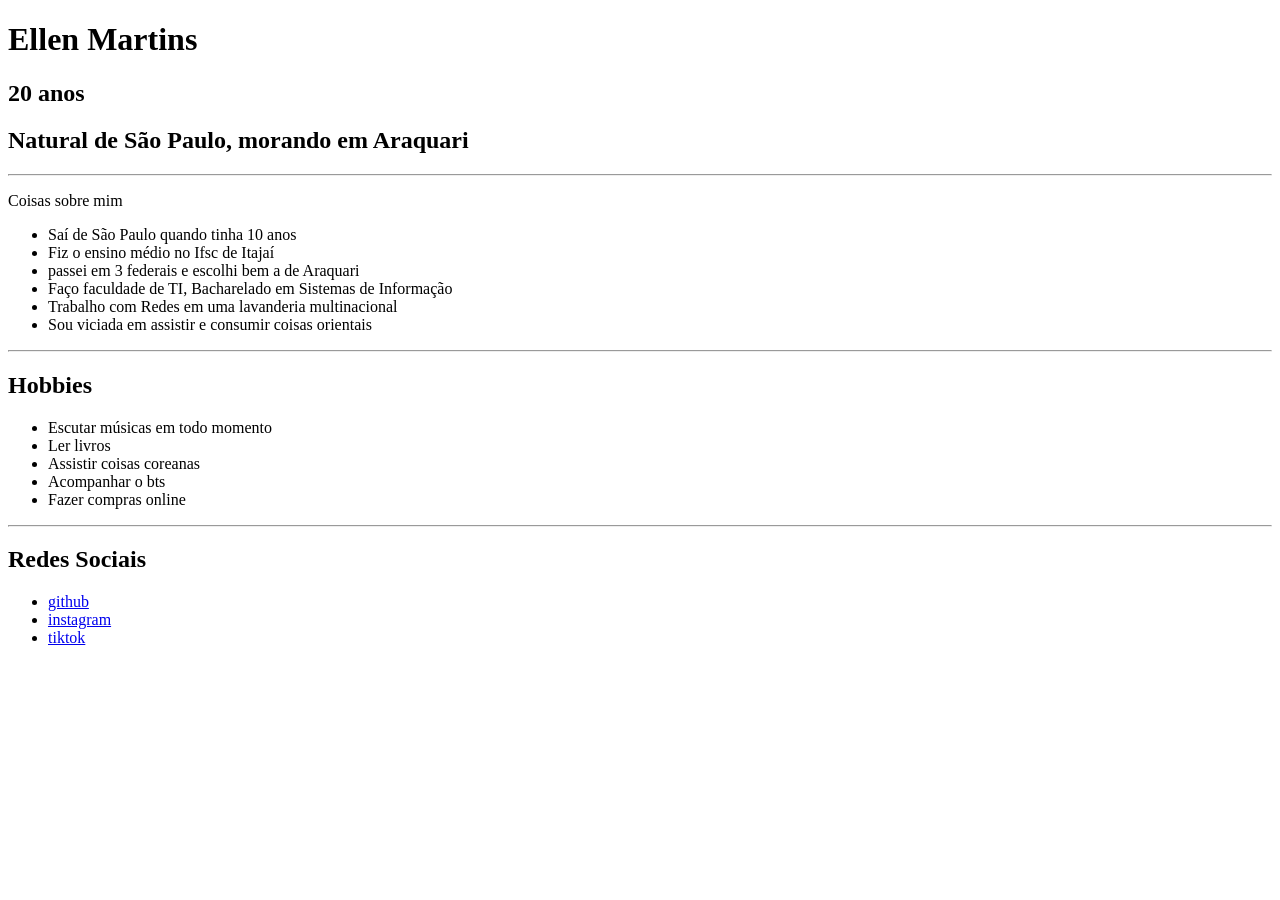
==== index.html @ 9ff1901b "Add files via upload" ====
<!DOCTYPE html>
<html lang="en">
<head>
    <meta charset="UTF-8">
    <meta name="viewport" content="width=device-width, initial-scale=1.0">
    <title>Meu primeiro site</title>
    <link rel="stylesheet" href="./css/reset.css"> 
    <link rel="stylesheet" href="./css/style.css">
</head>
<body>
    <div class="container"
    img src="./img/elly.jpeg" alt=""> 
    <h1>Ellen Martins</h1>
    <h2>20 anos</h2>
    <h2>Natural de São Paulo, morando em Araquari</h2>
    <hr> 
    <p><span>Coisas sobre mim</span></p>
    <ul> 
        <li>Saí de São Paulo quando tinha 10 anos</li>
        <li>Fiz o ensino médio no Ifsc de Itajaí</li>
        <li>passei em 3 federais e escolhi bem a de Araquari</li>
        <li>Faço faculdade de TI, Bacharelado em Sistemas de Informação</li>
        <li>Trabalho com Redes em uma lavanderia multinacional</li>
        <li>Sou viciada em assistir e consumir coisas orientais</li>
    </ul>
    <hr>
    <h2>Hobbies</h2>
    <ul>
        <li>Escutar músicas em todo momento</li>
        <li>Ler livros</li>
        <li>Assistir coisas coreanas</li>
        <li>Acompanhar o bts</li>
        <li>Fazer compras online</li>

    </ul>
    <hr> 
    <h2>Redes Sociais</h2>
    <ul class="Social"> 
        <li><a href="https://github.com/ellenmartins231-hash"
            target="_blank"
            rel="noopener noopener">github</a></li>

        <li><a href="https://www.instagram.com/elly.martins._?igsh=MzVtZDdsNTF0d3Ri&utm_source=qr"
            target="_blank"
            rel="noopener noopener">instagram</a></li>

            <li><a href="https://www.tiktok.com/@ellys.martins?_r=1&_t=ZS-99347zluDhc"
            target="_blank"
            rel="noopener noopener">tiktok</a></li>
        
    </ul>

</div>
</body>
</html>
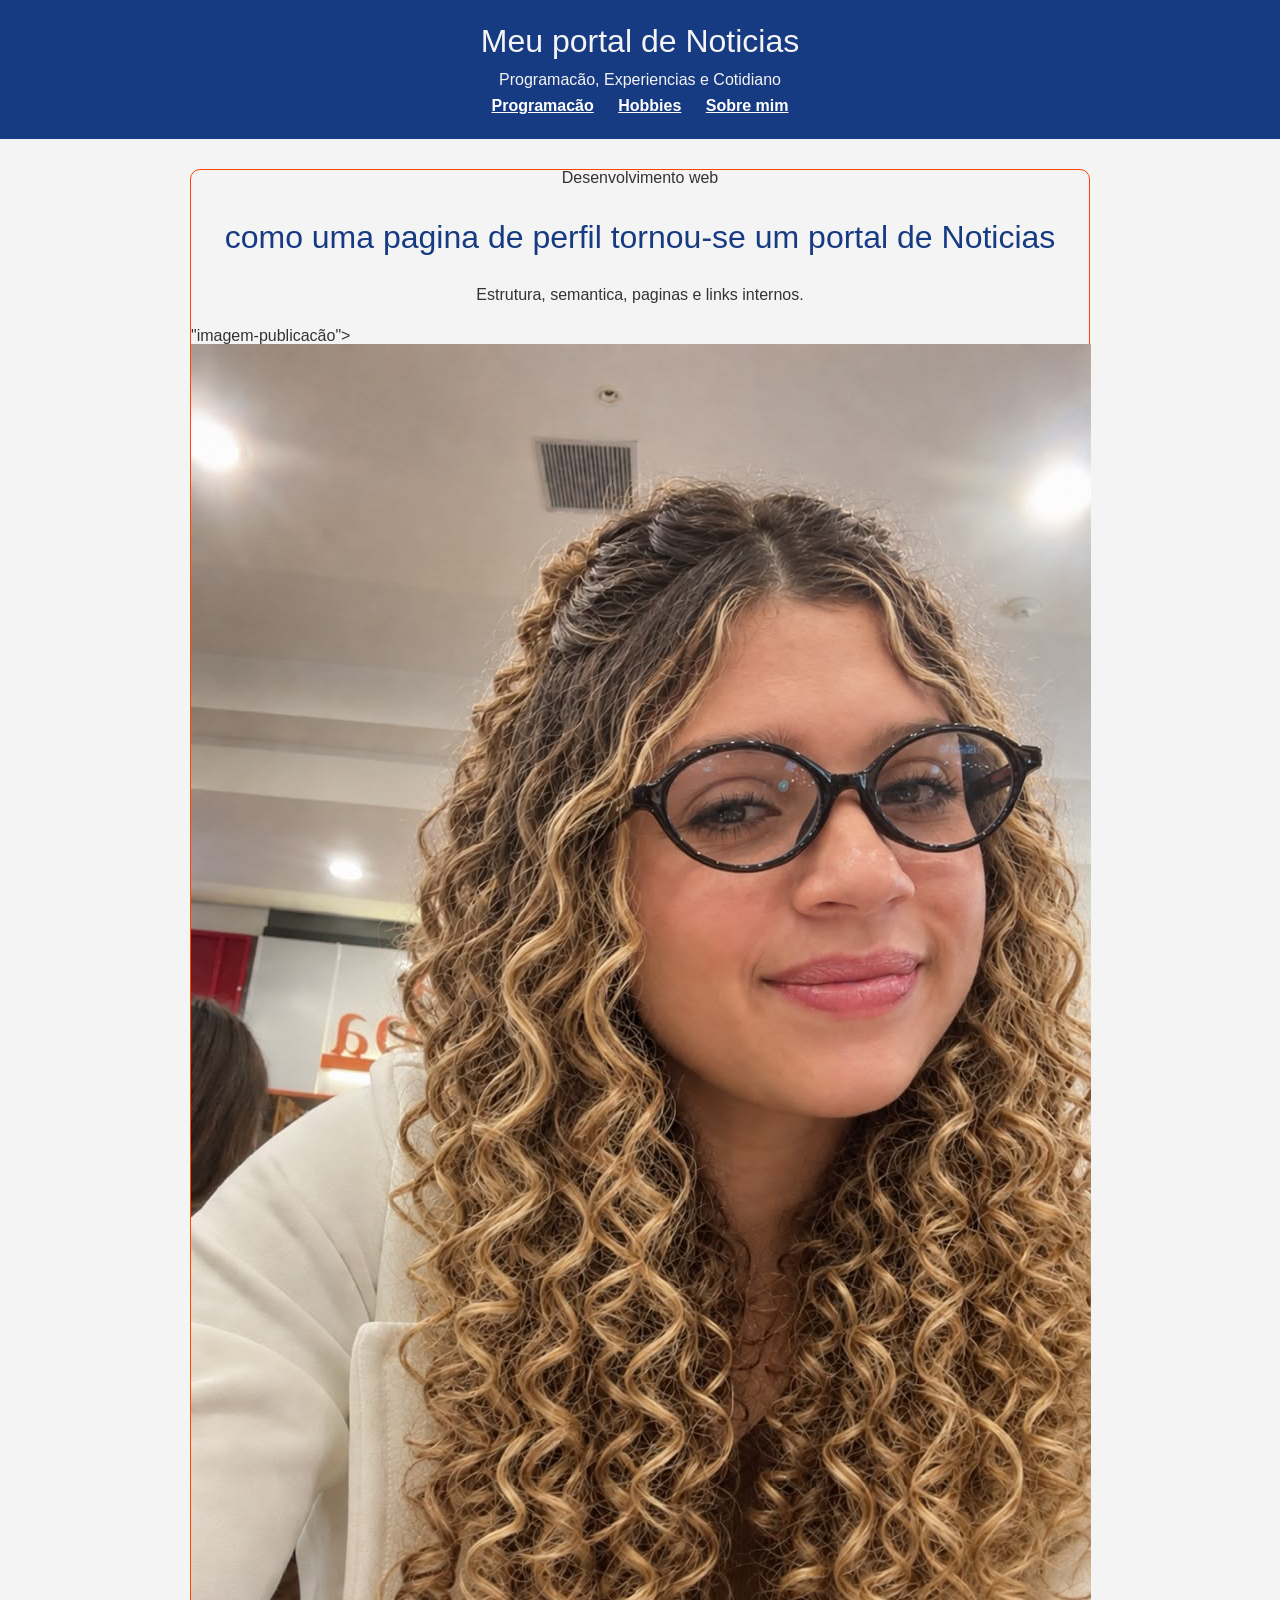
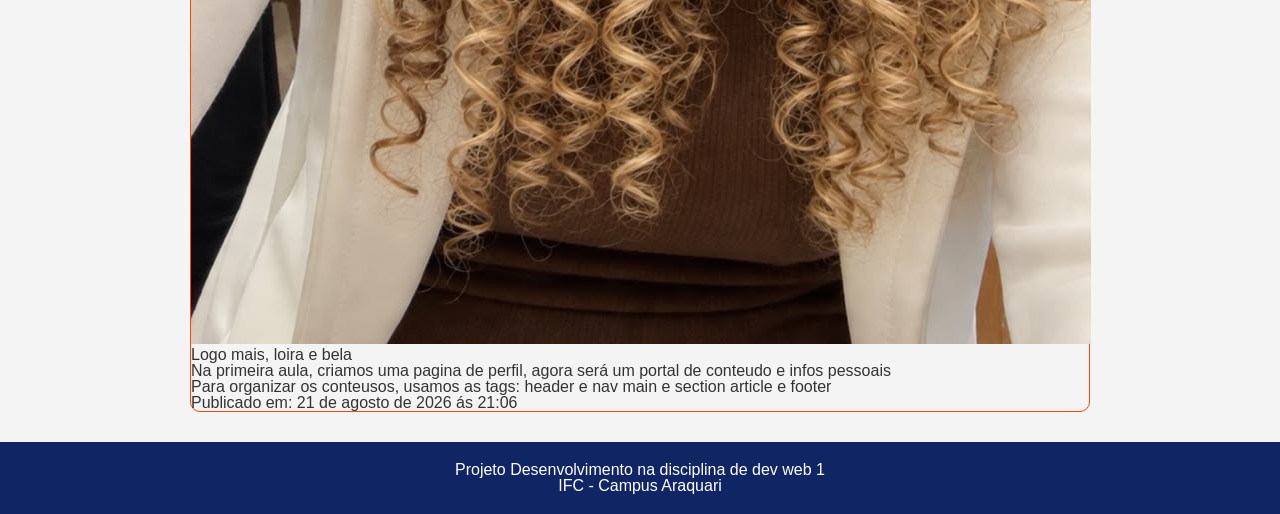
==== commit 3de45a74: "Primeiro commit" ====
--- a/index.html
+++ b/index.html
@@ -1,55 +1,70 @@
 <!DOCTYPE html>
-<html lang="en">
+<html lang="pt-br">
 <head>
     <meta charset="UTF-8">
     <meta name="viewport" content="width=device-width, initial-scale=1.0">
-    <title>Meu primeiro site</title>
-    <link rel="stylesheet" href="./css/reset.css"> 
+    <title>Meu portal de Noticias</title>
+    <link rel="stylesheet" href="./css/reset.css">
     <link rel="stylesheet" href="./css/style.css">
+    <link rel="stylesheet" href="./css/global.css">
 </head>
 <body>
-    <div class="container"
-    img src="./img/elly.jpeg" alt=""> 
-    <h1>Ellen Martins</h1>
-    <h2>20 anos</h2>
-    <h2>Natural de São Paulo, morando em Araquari</h2>
-    <hr> 
-    <p><span>Coisas sobre mim</span></p>
-    <ul> 
-        <li>Saí de São Paulo quando tinha 10 anos</li>
-        <li>Fiz o ensino médio no Ifsc de Itajaí</li>
-        <li>passei em 3 federais e escolhi bem a de Araquari</li>
-        <li>Faço faculdade de TI, Bacharelado em Sistemas de Informação</li>
-        <li>Trabalho com Redes em uma lavanderia multinacional</li>
-        <li>Sou viciada em assistir e consumir coisas orientais</li>
-    </ul>
-    <hr>
-    <h2>Hobbies</h2>
-    <ul>
-        <li>Escutar músicas em todo momento</li>
-        <li>Ler livros</li>
-        <li>Assistir coisas coreanas</li>
-        <li>Acompanhar o bts</li>
-        <li>Fazer compras online</li>
+    <header> 
+        <h1> Meu portal de Noticias</h1>
+        <p>Programacão, Experiencias e Cotidiano</p>
 
-    </ul>
-    <hr> 
-    <h2>Redes Sociais</h2>
-    <ul class="Social"> 
-        <li><a href="https://github.com/ellenmartins231-hash"
-            target="_blank"
-            rel="noopener noopener">github</a></li>
+        <nav>
+            <ul>
+                <li><a href="index.html">Programacão</a></li>
+                <li><a href="hobbies.html">Hobbies</a></li>
+                <li><a href="perfil.html">Sobre mim</a></li>
 
-        <li><a href="https://www.instagram.com/elly.martins._?igsh=MzVtZDdsNTF0d3Ri&utm_source=qr"
-            target="_blank"
-            rel="noopener noopener">instagram</a></li>
+            </ul>
+        </nav>
+        </header>
+        <article>
 
-            <li><a href="https://www.tiktok.com/@ellys.martins?_r=1&_t=ZS-99347zluDhc"
-            target="_blank"
-            rel="noopener noopener">tiktok</a></li>
-        
-    </ul>
+        </article>
+        <!-- conteudo da section hero-->
+         <main> 
+            <section>
+                <header>
+                    <p class="Categoria">Desenvolvimento web</p>
+                    <h3>como uma pagina de perfil tornou-se um portal de Noticias</h3>
+                    <p class="Subtitulo">Estrutura, semantica, paginas e links internos.</p>
+                </header>
 
-</div>
+                <article>
+                <figure class>"imagem-publicacão"> 
+                    <img src="./img/elly.jpeg" alt="loiraa">
+                    <figcaption> 
+                        Logo mais, loira e bela
+                    </figcaption>
+                </figure>
+                <p> Na primeira aula, criamos uma pagina de perfil, 
+                    agora será um portal de conteudo e infos pessoais</p>
+               
+                <p> Para organizar os conteusos, usamos as tags:
+                    <strong> header </strong> e <strong> nav
+                    </strong>
+                    <strong> main </strong> e <strong> section</strong>
+                    <strong> article</strong> e <strong> footer</strong>
+                </p>
+                </article>
+                <footer>
+                    <p>Publicado em: 
+                        <time datetime="2026-08-21T21:06"></time>
+                             21 de agosto de 2026 ás 21:06
+                    </p>
+                </footer>
+
+            </section>
+         </main>
+         <footer>
+            <p>Projeto Desenvolvimento na disciplina de dev web 1</p>
+            <p>IFC - Campus Araquari</p>
+
+         </footer>
+    </header>
 </body>
 </html>
--- a/css/style.css
+++ b/css/style.css
@@ -0,0 +1,104 @@
+body {
+    margin: 0; 
+    background-color: #f4f4f4;
+    color: #333; 
+    font-family: Arial, Helvetica, sans-serif;
+}
+
+body > header {
+    background-color: #173b82;
+    color:#f4f4f4; 
+    text-align: center; 
+    padding: 25px; 
+}
+
+body > header h1 {
+    font-size: 2em; 
+    margin-bottom: 5px; 
+}
+
+body > header > p {
+    padding: 10px 
+}
+
+/* criando estilos parameu menu */ 
+nav > ul {
+    padding: 0; 
+    list-style: none; 
+}
+
+nav li {
+    display: inline; 
+    margin:10px; 
+}
+
+nav a {
+    color: #fff; 
+    text-decoration: underline;  
+    font-weight: bold;
+}
+
+nav a:hover {
+    text-decoration: none; 
+    color: yellowgreen; 
+}
+
+main {
+    max-width: 900px;
+    margin: 30px auto;
+    padding: 0 20px;
+}
+
+section > header {
+    margin-bottom: 25px;
+    text-align: center;
+
+}
+
+section > header h3 {
+    color: #173b82;
+    margin-bottom: 34px; 
+    margin-top: 35px; 
+    font-size: 32px;
+}
+
+main > section {
+    border: 1px solid orangered;
+    border-radius: 10px;
+    margin: 10; 
+}
+
+/* css para minha figura*/ 
+
+.imagem-publicacao {
+    display: block;
+    width: 100%;
+    height: auto;
+}
+
+.imagem-publicacao figcaption {
+    background-color: #eee;
+    color: #666;
+    font-size: 0.9em;
+    padding-top: 10px;
+
+}
+
+body > footer {
+    background-color: #102563;
+    color: #fff; 
+    padding: 20px; 
+    text-align: center; 
+}
+
+.categoria {
+    color: #3169d8;
+    font-weight: bold;
+    text-transform: uppercase;
+}
+
+.subtitulo { 
+    color: #666; 
+    font-size: 18px; 
+
+}
--- a/css/global.css
+++ b/css/global.css
@@ -0,0 +1,51 @@
+body {
+    margin: 0; 
+    background-color: #f4f4f4;
+    color: #333; 
+    font-family: Arial, Helvetica, sans-serif;
+}
+
+body > header {
+    background-color: #173b82;
+    color:#f4f4f4; 
+    text-align: center; 
+    padding: 25px; 
+}
+
+body > header h1 {
+    font-size: 2em; 
+    margin-bottom: 5px; 
+}
+
+body > header > p {
+    padding: 10px 
+}
+
+body > footer {
+    background-color: #102563;
+    color: #fff; 
+    padding: 20px; 
+    text-align: center; 
+} 
+
+/* criando estilos parameu menu */ 
+nav > ul {
+    padding: 0; 
+    list-style: none; 
+}
+
+nav li {
+    display: inline; 
+    margin:10px; 
+}
+
+nav a {
+    color: #fff; 
+    text-decoration: underline;  
+    font-weight: bold;
+}
+
+nav a:hover {
+    text-decoration: none; 
+    color: yellowgreen; 
+}
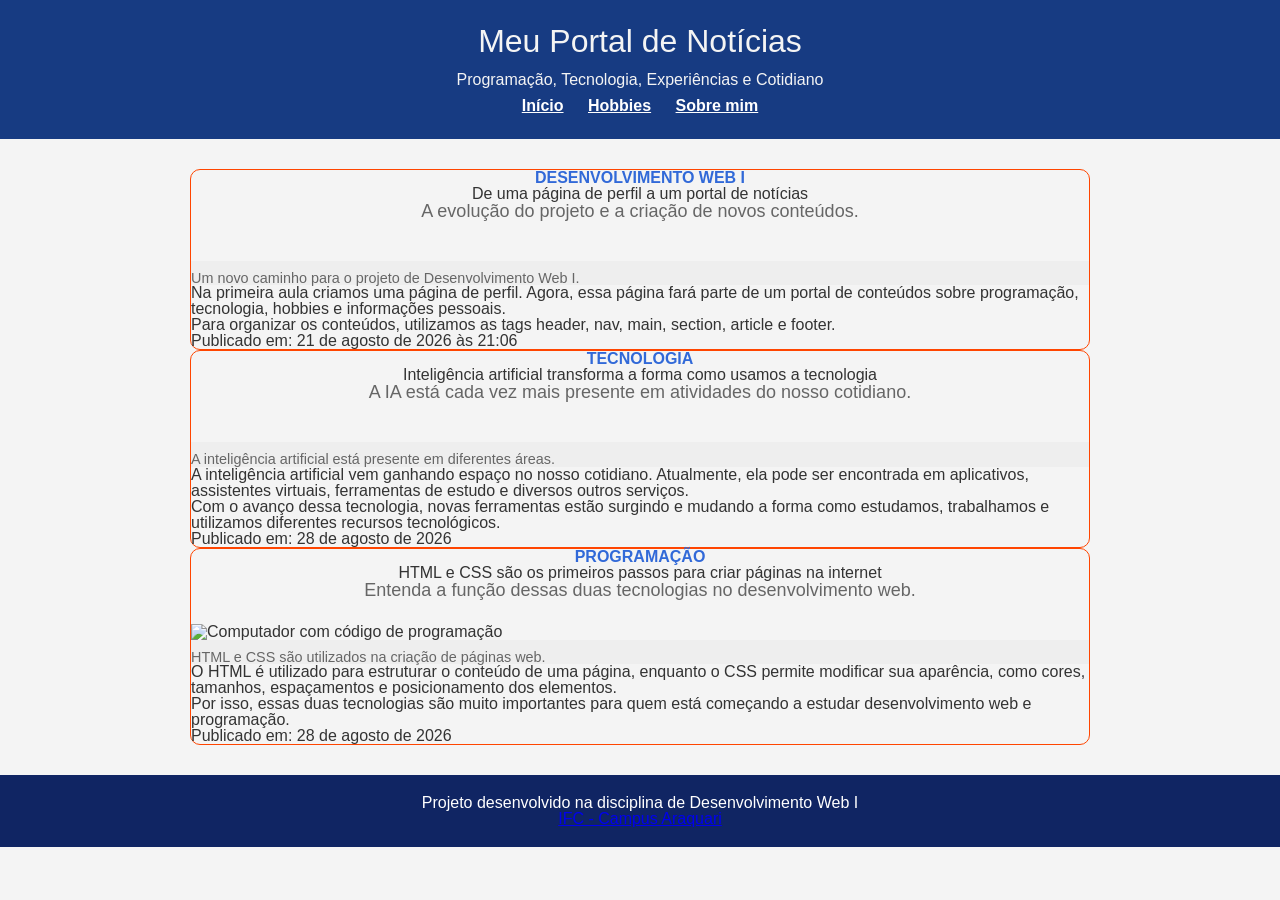
==== commit 72401f94: "Atualiza apresentação do portal de notícias" ====
--- a/index.html
+++ b/index.html
@@ -1,70 +1,230 @@
 <!DOCTYPE html>
 <html lang="pt-br">
+
 <head>
     <meta charset="UTF-8">
     <meta name="viewport" content="width=device-width, initial-scale=1.0">
-    <title>Meu portal de Noticias</title>
+
+    <title>Meu Portal de Notícias</title>
+
     <link rel="stylesheet" href="./css/reset.css">
     <link rel="stylesheet" href="./css/style.css">
     <link rel="stylesheet" href="./css/global.css">
 </head>
+
 <body>
-    <header> 
-        <h1> Meu portal de Noticias</h1>
-        <p>Programacão, Experiencias e Cotidiano</p>
+
+    <header>
+
+        <h1>Meu Portal de Notícias</h1>
+
+        <p>Programação, Tecnologia, Experiências e Cotidiano</p>
 
         <nav>
             <ul>
-                <li><a href="index.html">Programacão</a></li>
+                <li><a href="index.html">Início</a></li>
                 <li><a href="hobbies.html">Hobbies</a></li>
                 <li><a href="perfil.html">Sobre mim</a></li>
-
             </ul>
         </nav>
+
+    </header>
+
+
+    <main>
+
+        <section>
+             <header> 
+                <p class="categoria"> Desenvolvimento Web I
+
+                </p> 
+
+            <h2> De uma página de perfil a um portal de notícias </h2> 
+
+            <p class="subtitulo"> A evolução do projeto e a criação de novos conteúdos. </p> 
+        
+        
         </header>
-        <article>
-
-        </article>
-        <!-- conteudo da section hero-->
-         <main> 
-            <section>
-                <header>
-                    <p class="Categoria">Desenvolvimento web</p>
-                    <h3>como uma pagina de perfil tornou-se um portal de Noticias</h3>
-                    <p class="Subtitulo">Estrutura, semantica, paginas e links internos.</p>
-                </header>
-
-                <article>
-                <figure class>"imagem-publicacão"> 
-                    <img src="./img/elly.jpeg" alt="loiraa">
-                    <figcaption> 
-                        Logo mais, loira e bela
+           
+
+            <article> <figure class="imagem-publicacao"> <img src="./img/estrada.jpeg" alt=""> 
+                
+                <figcaption> 
+                    Um novo caminho para o projeto de Desenvolvimento Web I. 
+                
+                </figcaption> 
+            
+
+                <p>
+                    Na primeira aula criamos uma página de perfil.
+                    Agora, essa página fará parte de um portal de conteúdos
+                    sobre programação, tecnologia, hobbies e informações pessoais.
+                </p>
+
+
+                <p>
+                    Para organizar os conteúdos, utilizamos as tags
+                    <strong>header</strong>,
+                    <strong>nav</strong>,
+                    <strong>main</strong>,
+                    <strong>section</strong>,
+                    <strong>article</strong> e
+                    <strong>footer</strong>.
+                </p>
+
+
+                <footer>
+
+                    <p>
+                        Publicado em:
+                        <time datetime="2026-08-21T21:06">
+                            21 de agosto de 2026 às 21:06
+                        </time>
+                    </p>
+
+                </footer>
+
+            </article>
+
+        </section>
+
+
+        <section>
+
+            <header>
+
+                <p class="categoria">Tecnologia</p>
+
+                <h2>
+                    Inteligência artificial transforma a forma como usamos a tecnologia
+                </h2>
+
+                <p class="subtitulo">
+                    A IA está cada vez mais presente em atividades do nosso cotidiano.
+                </p>
+
+            </header>
+
+
+            <article>
+
+                <figure class="imagem-publicacao">
+
+                    <img src="./img/ia.jpeg"
+                        alt="">
+
+                    <figcaption>
+                        A inteligência artificial está presente em diferentes áreas.
                     </figcaption>
+
                 </figure>
-                <p> Na primeira aula, criamos uma pagina de perfil, 
-                    agora será um portal de conteudo e infos pessoais</p>
-               
-                <p> Para organizar os conteusos, usamos as tags:
-                    <strong> header </strong> e <strong> nav
-                    </strong>
-                    <strong> main </strong> e <strong> section</strong>
-                    <strong> article</strong> e <strong> footer</strong>
-                </p>
-                </article>
+
+
+                <p>
+                    A inteligência artificial vem ganhando espaço no nosso cotidiano.
+                    Atualmente, ela pode ser encontrada em aplicativos, assistentes
+                    virtuais, ferramentas de estudo e diversos outros serviços.
+                </p>
+
+
+                <p>
+                    Com o avanço dessa tecnologia, novas ferramentas estão surgindo
+                    e mudando a forma como estudamos, trabalhamos e utilizamos
+                    diferentes recursos tecnológicos.
+                </p>
+
+
                 <footer>
-                    <p>Publicado em: 
-                        <time datetime="2026-08-21T21:06"></time>
-                             21 de agosto de 2026 ás 21:06
+
+                    <p>
+                        Publicado em:
+                        <time datetime="2026-08-28">
+                            28 de agosto de 2026
+                        </time>
                     </p>
+
                 </footer>
 
-            </section>
-         </main>
-         <footer>
-            <p>Projeto Desenvolvimento na disciplina de dev web 1</p>
-            <p>IFC - Campus Araquari</p>
-
-         </footer>
-    </header>
+            </article>
+
+        </section>
+
+        <section>
+
+            <header>
+
+                <p class="categoria">Programação</p>
+
+                <h2>
+                    HTML e CSS são os primeiros passos para criar páginas na internet
+                </h2>
+
+                <p class="subtitulo">
+                    Entenda a função dessas duas tecnologias no desenvolvimento web.
+                </p>
+
+            </header>
+
+
+            <article>
+
+                <figure class="imagem-publicacao">
+
+                    <img src="./img/programacao.jpeg"
+                        alt="Computador com código de programação">
+
+                    <figcaption>
+                        HTML e CSS são utilizados na criação de páginas web.
+                    </figcaption>
+
+                </figure>
+
+
+                <p>
+                    O HTML é utilizado para estruturar o conteúdo de uma página,
+                    enquanto o CSS permite modificar sua aparência, como cores,
+                    tamanhos, espaçamentos e posicionamento dos elementos.
+                </p>
+
+
+                <p>
+                    Por isso, essas duas tecnologias são muito importantes para
+                    quem está começando a estudar desenvolvimento web e programação.
+                </p>
+
+
+                <footer>
+
+                    <p>
+                        Publicado em:
+                        <time datetime="2026-08-28">
+                            28 de agosto de 2026
+                        </time>
+                    </p>
+
+                </footer>
+
+            </article>
+
+        </section>
+
+    </main>
+
+
+    <footer>
+
+        <p>
+            Projeto desenvolvido na disciplina de Desenvolvimento Web I
+        </p>
+
+        <p>
+            <a href="https://araquari.ifc.edu.br/" target="_blank">
+                IFC - Campus Araquari
+            </a>
+        </p>
+
+    </footer>
+
 </body>
+
 </html>
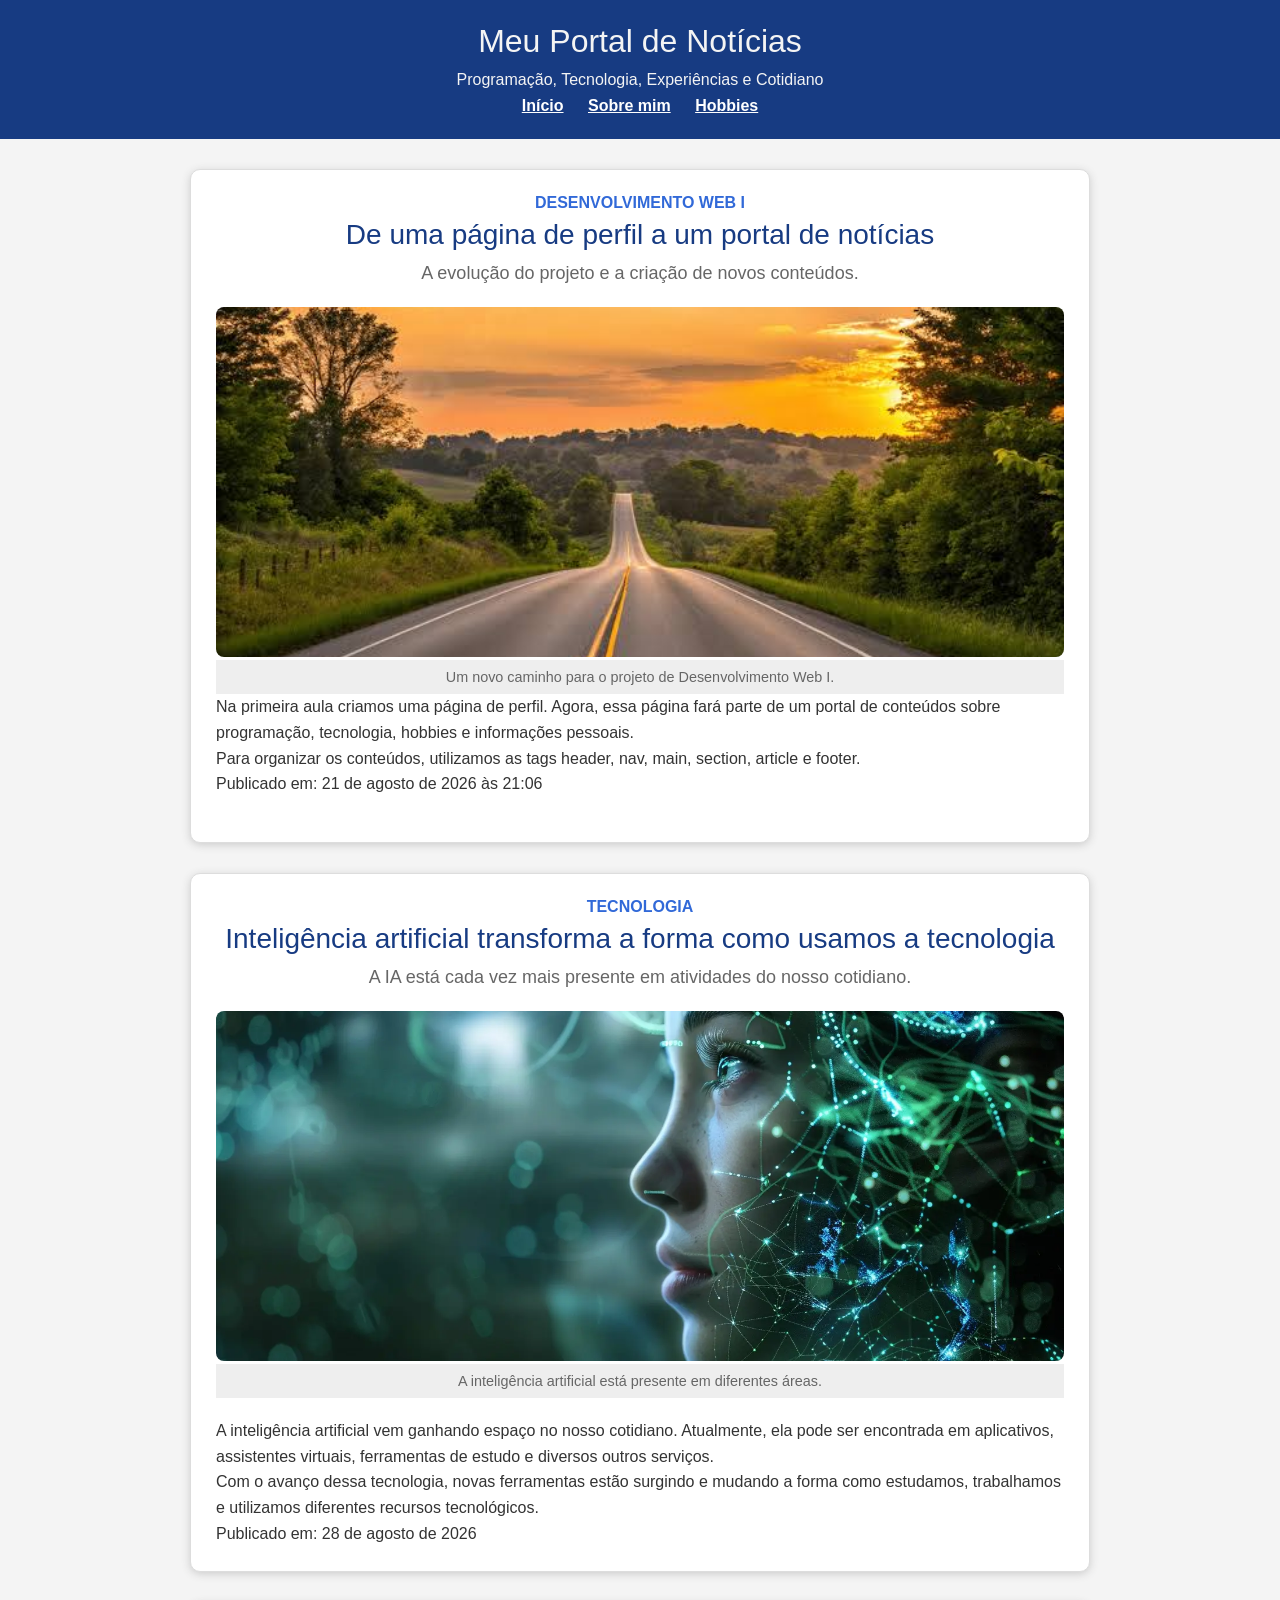
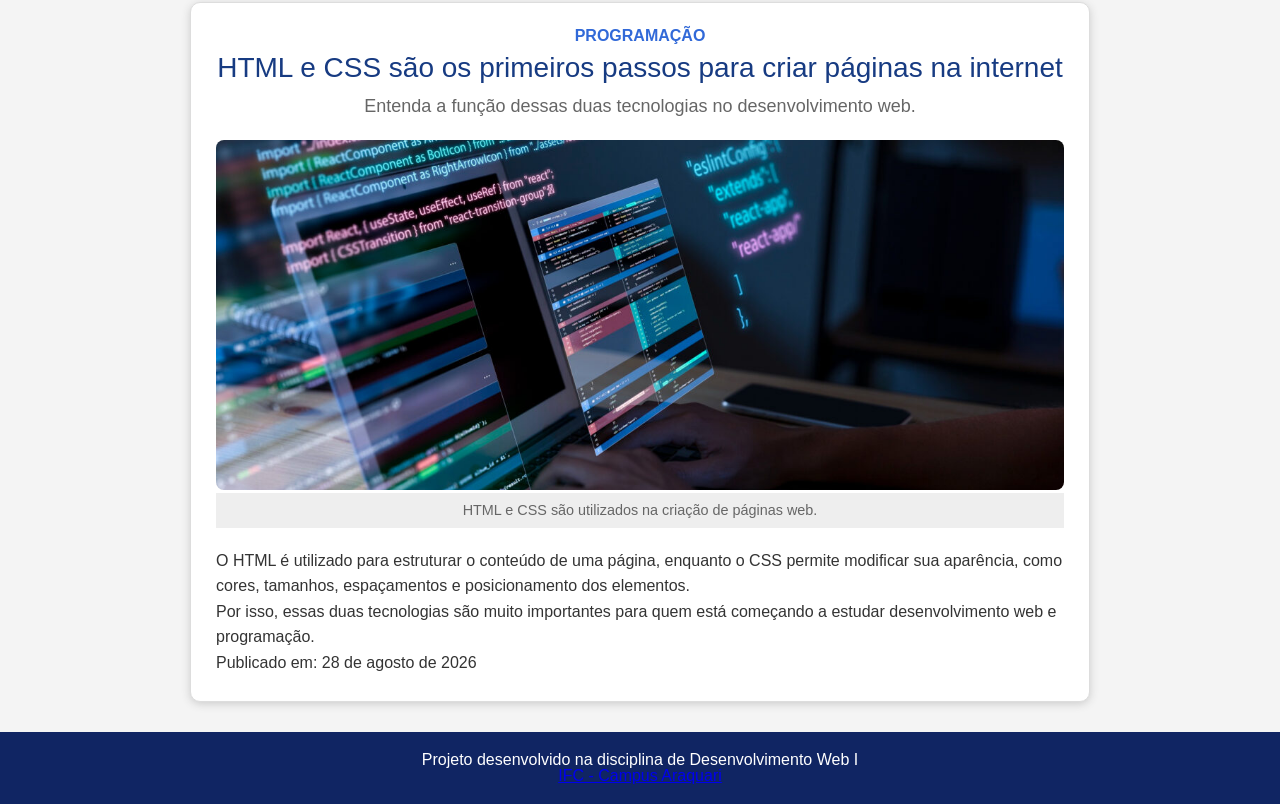
==== commit d13798c4: "Atualiza páginas e adiciona imagens" ====
--- a/index.html
+++ b/index.html
@@ -23,8 +23,8 @@
         <nav>
             <ul>
                 <li><a href="index.html">Início</a></li>
+                <li><a href="perfil.html">Sobre mim</a></li>
                 <li><a href="hobbies.html">Hobbies</a></li>
-                <li><a href="perfil.html">Sobre mim</a></li>
             </ul>
         </nav>
 
--- a/css/style.css
+++ b/css/style.css
@@ -1,52 +1,77 @@
 body {
-    margin: 0; 
+
+    margin: 0;
     background-color: #f4f4f4;
-    color: #333; 
+    color: #333;
     font-family: Arial, Helvetica, sans-serif;
+
 }
+
+
+/* CABEÇALHO */
 
 body > header {
     background-color: #173b82;
-    color:#f4f4f4; 
-    text-align: center; 
-    padding: 25px; 
+    color: #fff;
+    text-align: center;
+    padding: 25px;
+
 }
 
+
 body > header h1 {
-    font-size: 2em; 
-    margin-bottom: 5px; 
+    font-size: 2em;
+    margin-bottom: 5px;
+
 }
 
+
 body > header > p {
-    padding: 10px 
+    padding: 10px;
+
 }
 
-/* criando estilos parameu menu */ 
 nav > ul {
-    padding: 0; 
-    list-style: none; 
+    padding: 0;
+    list-style: none;
+
 }
 
 nav li {
-    display: inline; 
-    margin:10px; 
+    display: inline;
+    margin: 10px;
+
 }
 
+
 nav a {
-    color: #fff; 
-    text-decoration: underline;  
+    color: #fff;
+    text-decoration: none;
     font-weight: bold;
+
 }
 
 nav a:hover {
-    text-decoration: none; 
-    color: yellowgreen; 
+    color: #b8d4ff;
+
 }
 
 main {
     max-width: 900px;
     margin: 30px auto;
     padding: 0 20px;
+
+}
+
+main > section {
+
+    background-color: #fff;
+    border: 1px solid #ddd;
+    border-radius: 10px;
+    margin-bottom: 30px;
+    padding: 25px;
+    box-shadow: 0 2px 8px #ccc;
+
 }
 
 section > header {
@@ -55,50 +80,85 @@
 
 }
 
-section > header h3 {
+section > header h2 {
     color: #173b82;
-    margin-bottom: 34px; 
-    margin-top: 35px; 
-    font-size: 32px;
+    margin-top: 10px;
+    margin-bottom: 15px;
+    font-size: 28px;
+
 }
 
-main > section {
-    border: 1px solid orangered;
-    border-radius: 10px;
-    margin: 10; 
+.categoria {
+    color: #3169d8;
+    font-weight: bold;
+    text-transform: uppercase;
+
 }
 
-/* css para minha figura*/ 
+.subtitulo {
+    color: #666;
+    font-size: 18px;
+
+}
+
+/* imagens */
 
 .imagem-publicacao {
-    display: block;
+    margin: 0 0 20px 0;
+
+}
+
+.imagem-publicacao img {
     width: 100%;
-    height: auto;
+    height: 350px;
+    object-fit: cover;
+    border-radius: 8px;
+
 }
 
 .imagem-publicacao figcaption {
     background-color: #eee;
     color: #666;
     font-size: 0.9em;
-    padding-top: 10px;
+    padding: 10px;
+    text-align: center;
 
 }
 
+article p {
+    line-height: 1.6;
+    font-size: 16px;
+
+}
+
+/* rodapé */
+
+article + footer {
+    border-top: 1px solid #ddd;
+    margin-top: 20px;
+    padding-top: 15px;
+
+}
+
+article + footer a {
+    color: #173b82;
+    font-weight: bold;
+    text-decoration: none;
+
+}
+
+article + footer a:hover {
+    text-decoration: underline;
+
+}
+
+
+/* RODAPÉ DO SITE */
+
 body > footer {
     background-color: #102563;
-    color: #fff; 
-    padding: 20px; 
-    text-align: center; 
-}
-
-.categoria {
-    color: #3169d8;
-    font-weight: bold;
-    text-transform: uppercase;
-}
-
-.subtitulo { 
-    color: #666; 
-    font-size: 18px; 
+    color: #fff;
+    padding: 20px;
+    text-align: center;
 
 }
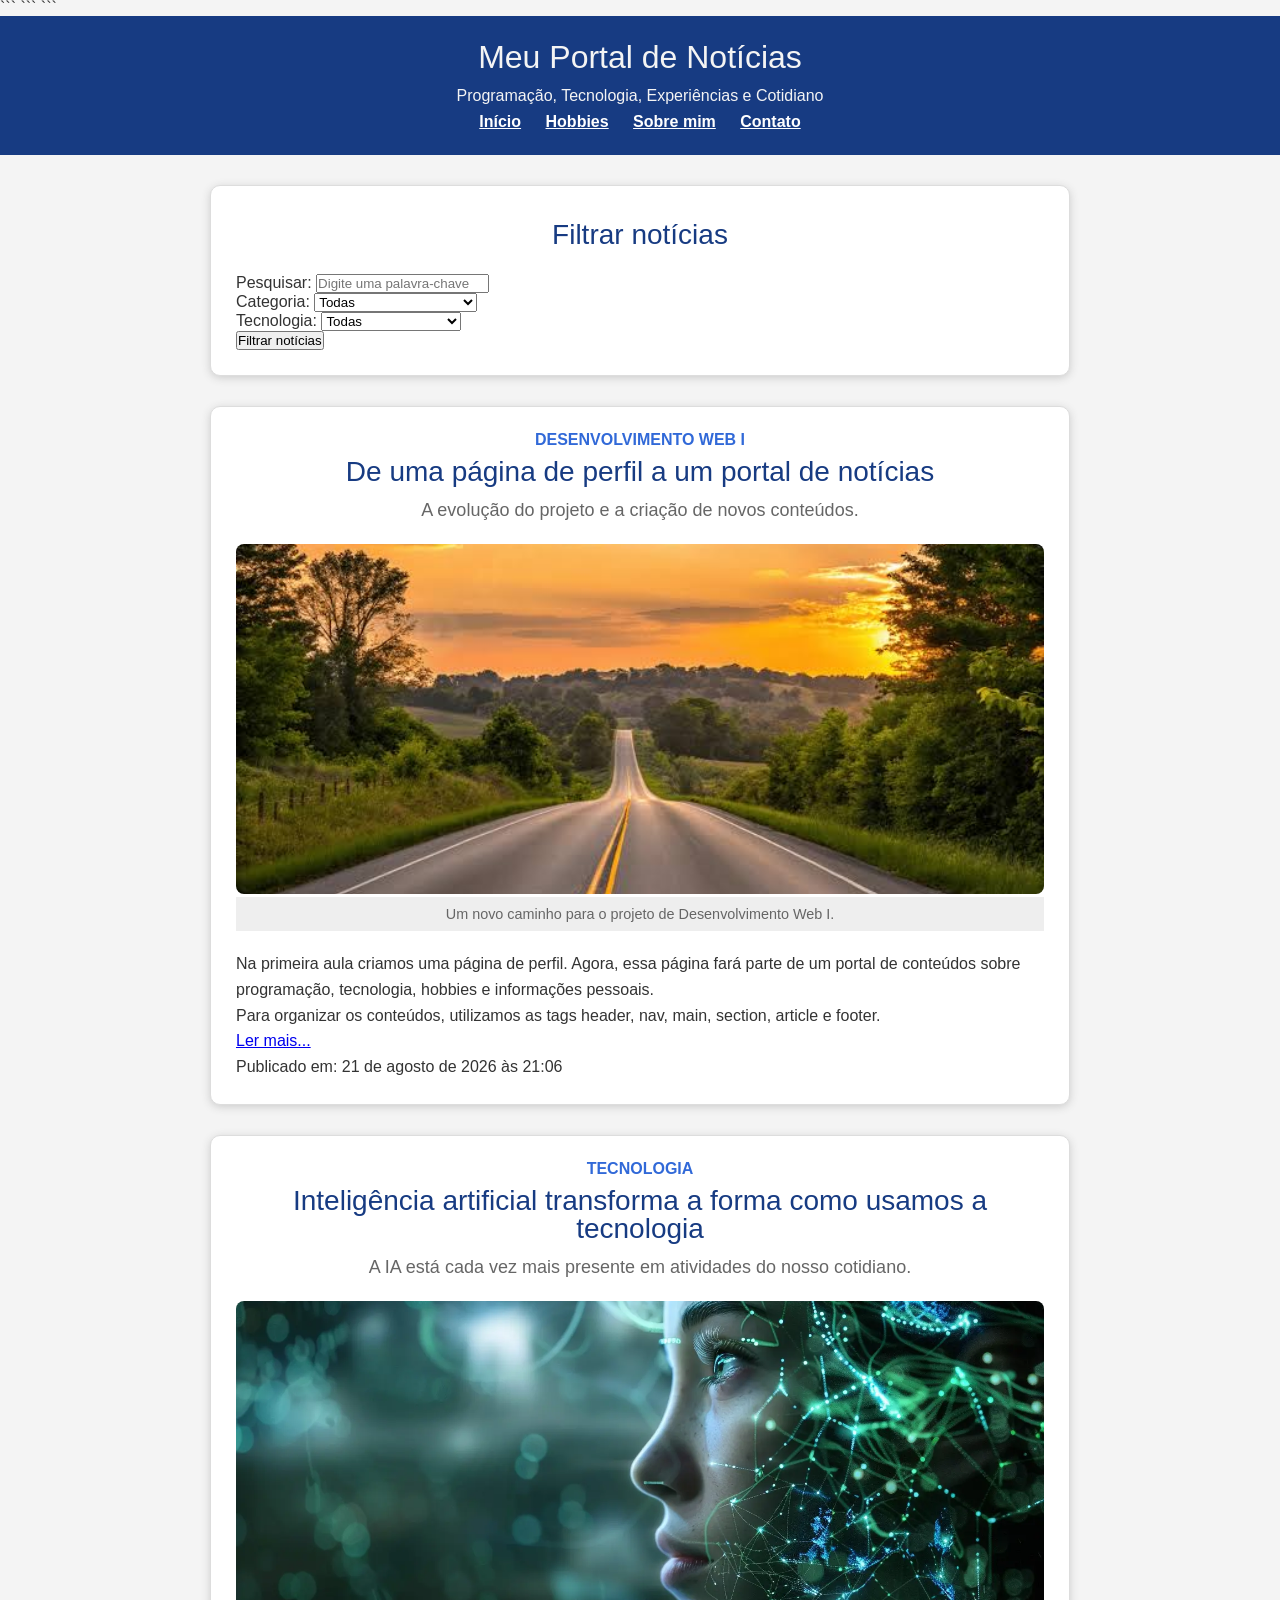
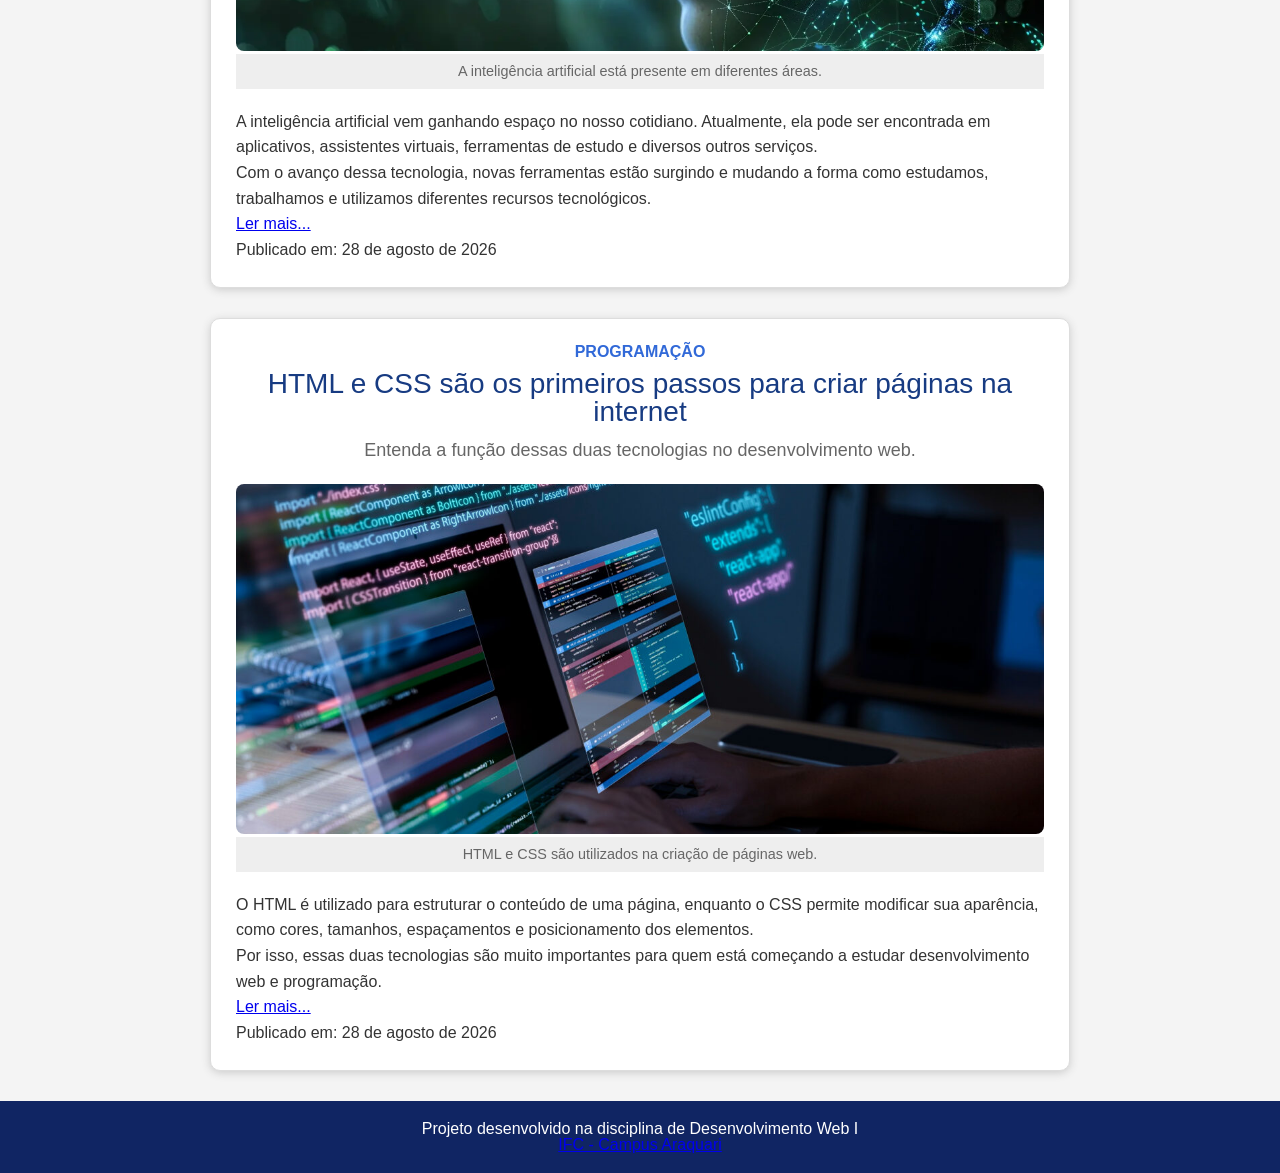
==== commit f53b6fa6: "Adicionado estrutura inicialda nova atualização do portal de noticias" ====
--- a/index.html
+++ b/index.html
@@ -1,230 +1,284 @@
 <!DOCTYPE html>
+
 <html lang="pt-br">
 
 <head>
     <meta charset="UTF-8">
     <meta name="viewport" content="width=device-width, initial-scale=1.0">
-
     <title>Meu Portal de Notícias</title>
 
-    <link rel="stylesheet" href="./css/reset.css">
-    <link rel="stylesheet" href="./css/style.css">
-    <link rel="stylesheet" href="./css/global.css">
+```
+<link rel="stylesheet" href="./css/reset.css">
+<link rel="stylesheet" href="./css/style.css">
+<link rel="stylesheet" href="./css/global.css">
+<link rel="stylesheet" href="./css/hobbies.css">
+```
+
 </head>
 
 <body>
 
-    <header>
-
-        <h1>Meu Portal de Notícias</h1>
-
-        <p>Programação, Tecnologia, Experiências e Cotidiano</p>
-
-        <nav>
-            <ul>
-                <li><a href="index.html">Início</a></li>
-                <li><a href="perfil.html">Sobre mim</a></li>
-                <li><a href="hobbies.html">Hobbies</a></li>
-            </ul>
-        </nav>
-
-    </header>
-
-
-    <main>
-
-        <section>
-             <header> 
-                <p class="categoria"> Desenvolvimento Web I
-
-                </p> 
-
-            <h2> De uma página de perfil a um portal de notícias </h2> 
-
-            <p class="subtitulo"> A evolução do projeto e a criação de novos conteúdos. </p> 
-        
-        
-        </header>
-           
-
-            <article> <figure class="imagem-publicacao"> <img src="./img/estrada.jpeg" alt=""> 
-                
-                <figcaption> 
-                    Um novo caminho para o projeto de Desenvolvimento Web I. 
-                
-                </figcaption> 
-            
-
+```
+<header>
+    <h1>Meu Portal de Notícias</h1>
+    <p>Programação, Tecnologia, Experiências e Cotidiano</p>
+
+    <nav>
+        <ul>
+            <li>
+                <a href="index.html" aria-current="page">Início</a>
+            </li>
+            <li>
+                <a href="hobbies.html">Hobbies</a>
+            </li>
+            <li>
+                <a href="perfil.html">Sobre mim</a>
+            </li>
+            <li>
+                <a href="contato.html">Contato</a>
+            </li>
+        </ul>
+    </nav>
+</header>
+
+<main>
+
+    <section class="filtro-noticias">
+        <header>
+            <h2>Filtrar notícias</h2>
+        </header>
+
+        <form action="#" method="get">
+
+            <div>
+                <label for="busca">Pesquisar:</label>
+                <input
+                    type="search"
+                    id="busca"
+                    name="busca"
+                    placeholder="Digite uma palavra-chave">
+            </div>
+
+            <div>
+                <label for="categoria">Categoria:</label>
+                <select id="categoria" name="categoria">
+                    <option value="">Todas</option>
+                    <option value="desenvolvimento-web">Desenvolvimento Web I</option>
+                    <option value="tecnologia">Tecnologia</option>
+                    <option value="programacao">Programação</option>
+                </select>
+            </div>
+
+            <div>
+                <label for="tecnologia">Tecnologia:</label>
+                <select id="tecnologia" name="tecnologia">
+                    <option value="">Todas</option>
+                    <option value="html">HTML</option>
+                    <option value="css">CSS</option>
+                    <option value="ia">Inteligência Artificial</option>
+                    <option value="programacao">Programação</option>
+                </select>
+            </div>
+
+            <button type="submit">Filtrar notícias</button>
+
+        </form>
+    </section>
+
+
+    <section>
+
+        <header>
+            <p class="categoria">Desenvolvimento Web I</p>
+
+            <h2>
+                De uma página de perfil a um portal de notícias
+            </h2>
+
+            <p class="subtitulo">
+                A evolução do projeto e a criação de novos conteúdos.
+            </p>
+        </header>
+
+        <article>
+
+            <figure class="imagem-publicacao">
+                <img
+                    src="./img/estrada.jpeg"
+                    alt="Estrada representando um novo caminho para o projeto">
+
+                <figcaption>
+                    Um novo caminho para o projeto de Desenvolvimento Web I.
+                </figcaption>
+            </figure>
+
+            <p>
+                Na primeira aula criamos uma página de perfil.
+                Agora, essa página fará parte de um portal de conteúdos
+                sobre programação, tecnologia, hobbies e informações pessoais.
+            </p>
+
+            <p>
+                Para organizar os conteúdos, utilizamos as tags
+                <strong>header</strong>,
+                <strong>nav</strong>,
+                <strong>main</strong>,
+                <strong>section</strong>,
+                <strong>article</strong> e
+                <strong>footer</strong>.
+            </p>
+
+            <p>
+                <a href="./noticias/noticia-html.html">
+                    Ler mais...
+                </a>
+            </p>
+
+            <footer>
                 <p>
-                    Na primeira aula criamos uma página de perfil.
-                    Agora, essa página fará parte de um portal de conteúdos
-                    sobre programação, tecnologia, hobbies e informações pessoais.
+                    Publicado em:
+                    <time datetime="2026-08-21T21:06">
+                        21 de agosto de 2026 às 21:06
+                    </time>
                 </p>
-
-
+            </footer>
+
+        </article>
+
+    </section>
+
+
+    <section>
+
+        <header>
+            <p class="categoria">Tecnologia</p>
+
+            <h2>
+                Inteligência artificial transforma a forma como usamos a tecnologia
+            </h2>
+
+            <p class="subtitulo">
+                A IA está cada vez mais presente em atividades do nosso cotidiano.
+            </p>
+        </header>
+
+        <article>
+
+            <figure class="imagem-publicacao">
+                <img
+                    src="./img/ia.jpeg"
+                    alt="Imagem representando inteligência artificial">
+
+                <figcaption>
+                    A inteligência artificial está presente em diferentes áreas.
+                </figcaption>
+            </figure>
+
+            <p>
+                A inteligência artificial vem ganhando espaço no nosso cotidiano.
+                Atualmente, ela pode ser encontrada em aplicativos, assistentes
+                virtuais, ferramentas de estudo e diversos outros serviços.
+            </p>
+
+            <p>
+                Com o avanço dessa tecnologia, novas ferramentas estão surgindo
+                e mudando a forma como estudamos, trabalhamos e utilizamos
+                diferentes recursos tecnológicos.
+            </p>
+
+            <p>
+                <a href="./noticias/noticia-ia.html">
+                    Ler mais...
+                </a>
+            </p>
+
+            <footer>
                 <p>
-                    Para organizar os conteúdos, utilizamos as tags
-                    <strong>header</strong>,
-                    <strong>nav</strong>,
-                    <strong>main</strong>,
-                    <strong>section</strong>,
-                    <strong>article</strong> e
-                    <strong>footer</strong>.
+                    Publicado em:
+                    <time datetime="2026-08-28">
+                        28 de agosto de 2026
+                    </time>
                 </p>
-
-
-                <footer>
-
-                    <p>
-                        Publicado em:
-                        <time datetime="2026-08-21T21:06">
-                            21 de agosto de 2026 às 21:06
-                        </time>
-                    </p>
-
-                </footer>
-
-            </article>
-
-        </section>
-
-
-        <section>
-
-            <header>
-
-                <p class="categoria">Tecnologia</p>
-
-                <h2>
-                    Inteligência artificial transforma a forma como usamos a tecnologia
-                </h2>
-
-                <p class="subtitulo">
-                    A IA está cada vez mais presente em atividades do nosso cotidiano.
+            </footer>
+
+        </article>
+
+    </section>
+
+
+    <section>
+
+        <header>
+            <p class="categoria">Programação</p>
+
+            <h2>
+                HTML e CSS são os primeiros passos para criar páginas na internet
+            </h2>
+
+            <p class="subtitulo">
+                Entenda a função dessas duas tecnologias no desenvolvimento web.
+            </p>
+        </header>
+
+        <article>
+
+            <figure class="imagem-publicacao">
+                <img
+                    src="./img/programacao.jpeg"
+                    alt="Computador com código de programação">
+
+                <figcaption>
+                    HTML e CSS são utilizados na criação de páginas web.
+                </figcaption>
+            </figure>
+
+            <p>
+                O HTML é utilizado para estruturar o conteúdo de uma página,
+                enquanto o CSS permite modificar sua aparência, como cores,
+                tamanhos, espaçamentos e posicionamento dos elementos.
+            </p>
+
+            <p>
+                Por isso, essas duas tecnologias são muito importantes para
+                quem está começando a estudar desenvolvimento web e programação.
+            </p>
+
+            <p>
+                <a href="./noticias/noticia-programacao.html">
+                    Ler mais...
+                </a>
+            </p>
+
+            <footer>
+                <p>
+                    Publicado em:
+                    <time datetime="2026-08-28">
+                        28 de agosto de 2026
+                    </time>
                 </p>
-
-            </header>
-
-
-            <article>
-
-                <figure class="imagem-publicacao">
-
-                    <img src="./img/ia.jpeg"
-                        alt="">
-
-                    <figcaption>
-                        A inteligência artificial está presente em diferentes áreas.
-                    </figcaption>
-
-                </figure>
-
-
-                <p>
-                    A inteligência artificial vem ganhando espaço no nosso cotidiano.
-                    Atualmente, ela pode ser encontrada em aplicativos, assistentes
-                    virtuais, ferramentas de estudo e diversos outros serviços.
-                </p>
-
-
-                <p>
-                    Com o avanço dessa tecnologia, novas ferramentas estão surgindo
-                    e mudando a forma como estudamos, trabalhamos e utilizamos
-                    diferentes recursos tecnológicos.
-                </p>
-
-
-                <footer>
-
-                    <p>
-                        Publicado em:
-                        <time datetime="2026-08-28">
-                            28 de agosto de 2026
-                        </time>
-                    </p>
-
-                </footer>
-
-            </article>
-
-        </section>
-
-        <section>
-
-            <header>
-
-                <p class="categoria">Programação</p>
-
-                <h2>
-                    HTML e CSS são os primeiros passos para criar páginas na internet
-                </h2>
-
-                <p class="subtitulo">
-                    Entenda a função dessas duas tecnologias no desenvolvimento web.
-                </p>
-
-            </header>
-
-
-            <article>
-
-                <figure class="imagem-publicacao">
-
-                    <img src="./img/programacao.jpeg"
-                        alt="Computador com código de programação">
-
-                    <figcaption>
-                        HTML e CSS são utilizados na criação de páginas web.
-                    </figcaption>
-
-                </figure>
-
-
-                <p>
-                    O HTML é utilizado para estruturar o conteúdo de uma página,
-                    enquanto o CSS permite modificar sua aparência, como cores,
-                    tamanhos, espaçamentos e posicionamento dos elementos.
-                </p>
-
-
-                <p>
-                    Por isso, essas duas tecnologias são muito importantes para
-                    quem está começando a estudar desenvolvimento web e programação.
-                </p>
-
-
-                <footer>
-
-                    <p>
-                        Publicado em:
-                        <time datetime="2026-08-28">
-                            28 de agosto de 2026
-                        </time>
-                    </p>
-
-                </footer>
-
-            </article>
-
-        </section>
-
-    </main>
-
-
-    <footer>
-
-        <p>
-            Projeto desenvolvido na disciplina de Desenvolvimento Web I
-        </p>
-
-        <p>
-            <a href="https://araquari.ifc.edu.br/" target="_blank">
-                IFC - Campus Araquari
-            </a>
-        </p>
-
-    </footer>
+            </footer>
+
+        </article>
+
+    </section>
+
+</main>
+
+
+<footer>
+    <p>
+        Projeto desenvolvido na disciplina de Desenvolvimento Web I
+    </p>
+
+    <p>
+        <a
+            href="https://araquari.ifc.edu.br/"
+            target="_blank"
+            rel="noopener noreferrer">
+            IFC - Campus Araquari
+        </a>
+    </p>
+</footer>
 
 </body>
-
-</html>+</html>
--- a/css/hobbies.css
+++ b/css/hobbies.css
@@ -0,0 +1,85 @@
+* {
+    margin: 0;
+    padding: 0;
+    box-sizing: border-box;
+}
+
+.container {
+    width: 100%;
+    max-width: 1200px;
+    margin: 0 auto;
+    padding: 20px;
+}
+
+.introduction {
+    text-align: center;
+    margin-bottom: 2rem;
+}
+
+.introduction-hobbies {
+    font-size: 2.5rem;
+    margin-bottom: 75rem;
+}
+
+.introduction-hobbies p {
+    max-width: 600px;
+    margin: 0 auto;
+    line-height: 1.6;
+}
+.title-hobbies {
+    font-size: 2rem;
+    margin-bottom: 5rem;
+    text-align: center;
+    flex-basis: 100%;
+
+}
+
+.galeria-hobbies {
+    display: flex;
+    flex-wrap: wrap;
+    gap: 1.5rem;
+    align-items: stretch;
+
+}
+
+.cartao-hobby img { 
+    flex: 1 1 280px;
+    overflow: hidden;
+    border: 1px solid #d8d8d8;
+    border-radius: 75rem; 
+    background-color: #fff; 
+    box-shadow: 0 5px 12px rgba(0,0,0,0.812)
+}
+
+.cartao-hobby img { 
+    display: block;
+    width: 100%;
+    height: 220px;
+    object-fit: cover;
+}
+
+.cartao-hobby figcaption{
+    padding: .5rem 1rem;
+    background-color: #f1f1f1 ;
+    color: #555; 
+    font-size: .875rem; 
+}
+
+.conteudo-cartao {
+    padding: 1.25rem;
+}
+
+.conteudo-cartao h3 {
+    margin-bottom: .75rem;
+    font-size: 1.4rem
+}
+
+.conteudo-cartao p {
+    line-height: 1.6;
+}
+
+.data-publicacao {
+    margin-top: 1rem;
+    color: #666;
+    font-size: .875rem;
+}
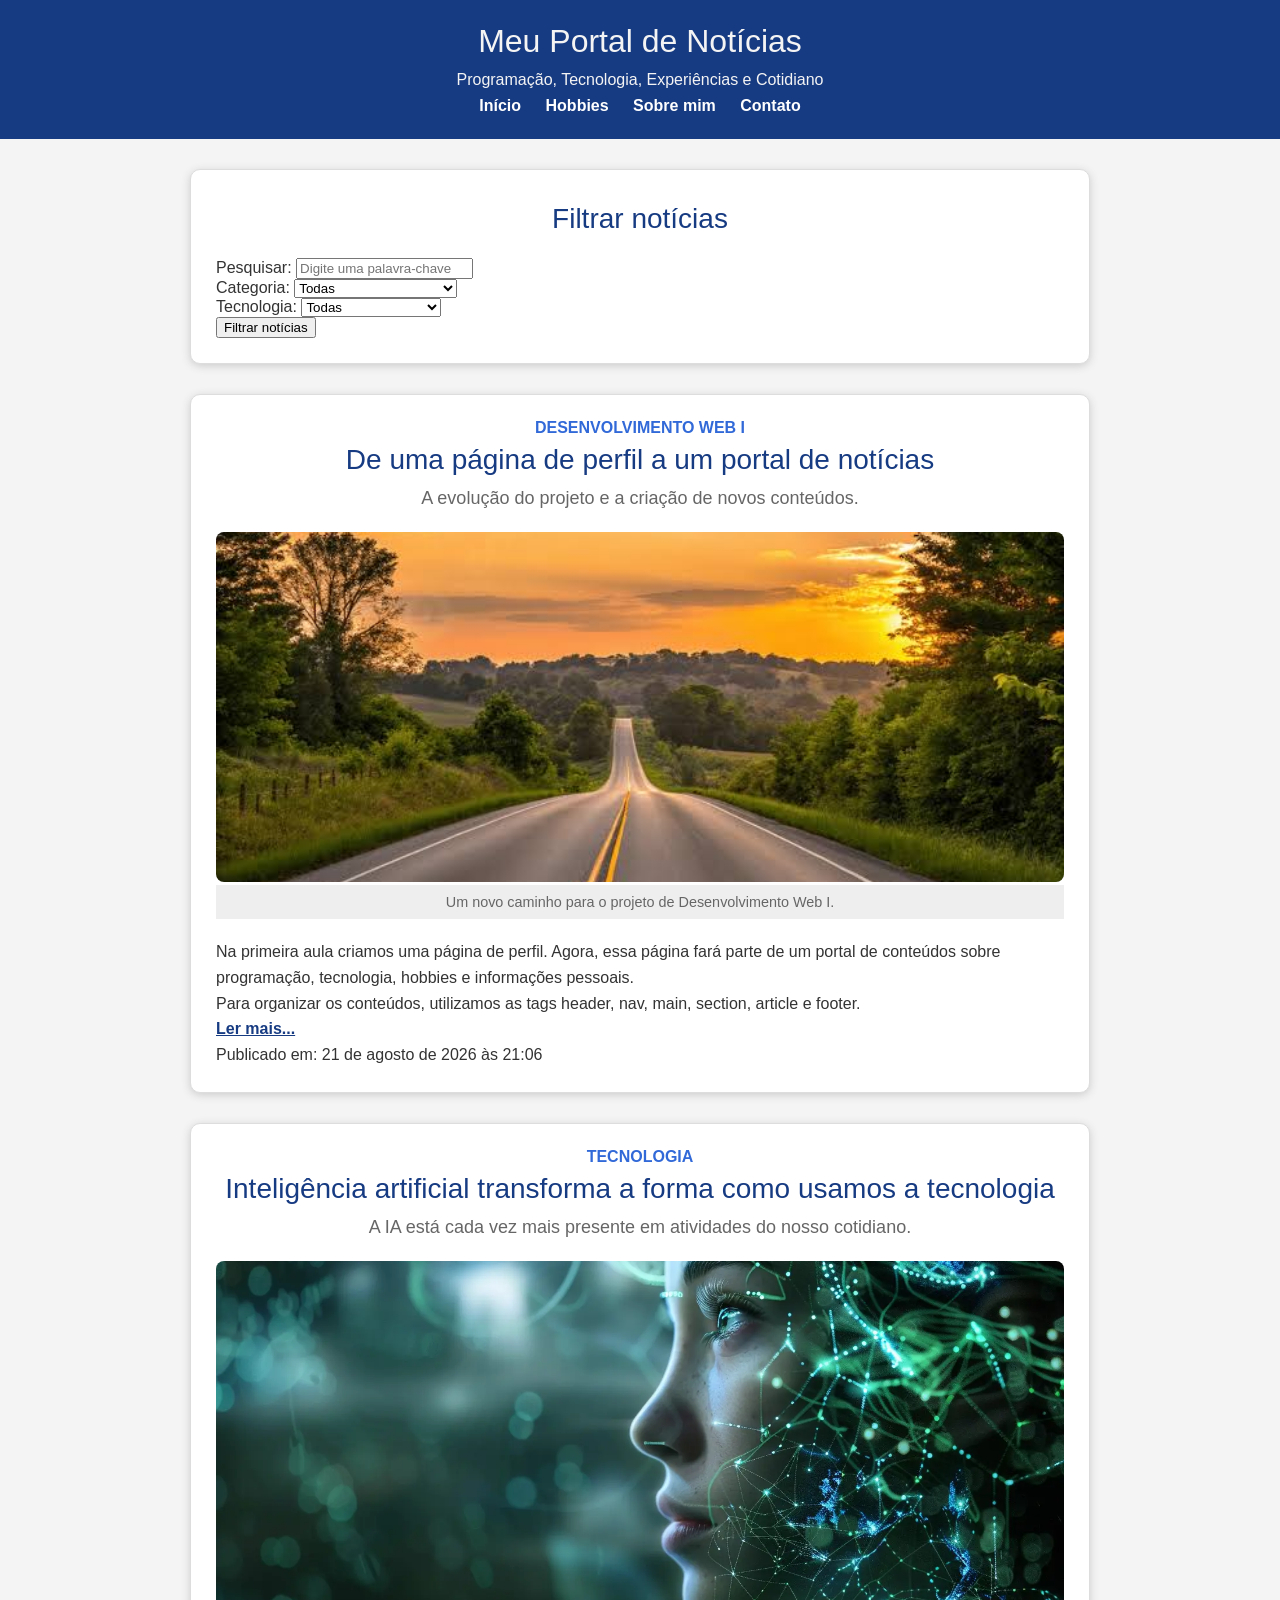
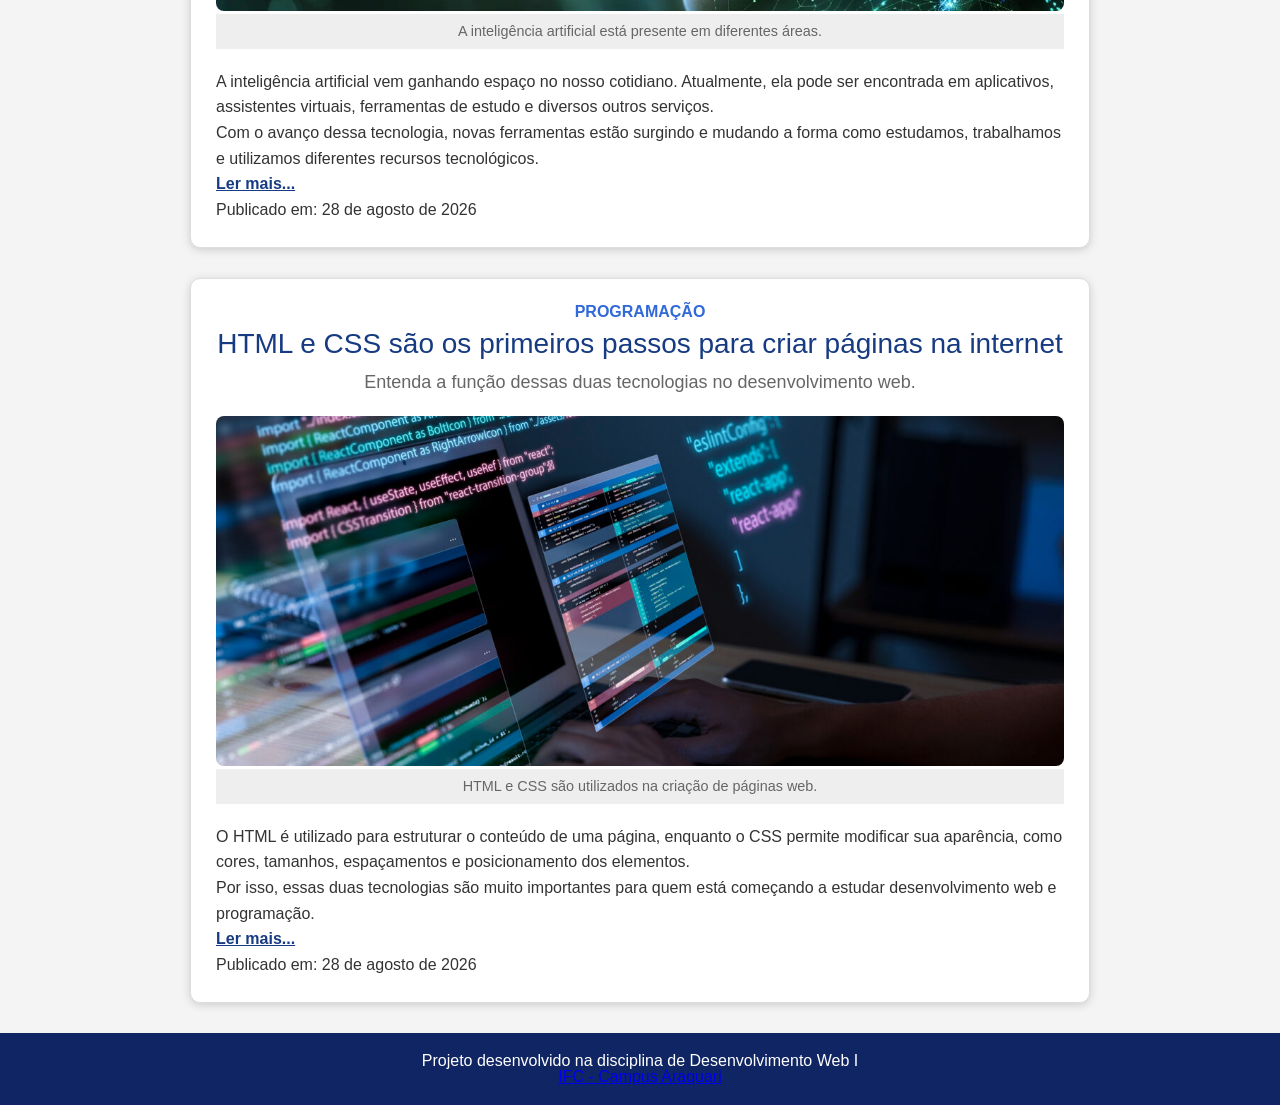
==== commit 2c645118: "Finalização do portal de noticias e formularios" ====
--- a/index.html
+++ b/index.html
@@ -7,18 +7,14 @@
     <meta name="viewport" content="width=device-width, initial-scale=1.0">
     <title>Meu Portal de Notícias</title>
 
-```
-<link rel="stylesheet" href="./css/reset.css">
-<link rel="stylesheet" href="./css/style.css">
-<link rel="stylesheet" href="./css/global.css">
-<link rel="stylesheet" href="./css/hobbies.css">
-```
+    <link rel="stylesheet" href="./css/reset.css">
+    <link rel="stylesheet" href="./css/style.css">
+    <link rel="stylesheet" href="./css/global.css">
 
 </head>
 
 <body>
 
-```
 <header>
     <h1>Meu Portal de Notícias</h1>
     <p>Programação, Tecnologia, Experiências e Cotidiano</p>
@@ -44,6 +40,7 @@
 <main>
 
     <section class="filtro-noticias">
+
         <header>
             <h2>Filtrar notícias</h2>
         </header>
@@ -52,6 +49,7 @@
 
             <div>
                 <label for="busca">Pesquisar:</label>
+
                 <input
                     type="search"
                     id="busca"
@@ -61,6 +59,7 @@
 
             <div>
                 <label for="categoria">Categoria:</label>
+
                 <select id="categoria" name="categoria">
                     <option value="">Todas</option>
                     <option value="desenvolvimento-web">Desenvolvimento Web I</option>
@@ -71,6 +70,7 @@
 
             <div>
                 <label for="tecnologia">Tecnologia:</label>
+
                 <select id="tecnologia" name="tecnologia">
                     <option value="">Todas</option>
                     <option value="html">HTML</option>
@@ -83,6 +83,7 @@
             <button type="submit">Filtrar notícias</button>
 
         </form>
+
     </section>
 
 
@@ -129,7 +130,7 @@
             </p>
 
             <p>
-                <a href="./noticias/noticia-html.html">
+                <a href="./noticias/noticia.html">
                     Ler mais...
                 </a>
             </p>
@@ -281,4 +282,4 @@
 </footer>
 
 </body>
-</html>
+</html>
--- a/css/style.css
+++ b/css/style.css
@@ -1,83 +1,21 @@
-body {
-
-    margin: 0;
-    background-color: #f4f4f4;
-    color: #333;
-    font-family: Arial, Helvetica, sans-serif;
-
-}
-
-
-/* CABEÇALHO */
-
-body > header {
-    background-color: #173b82;
-    color: #fff;
-    text-align: center;
-    padding: 25px;
-
-}
-
-
-body > header h1 {
-    font-size: 2em;
-    margin-bottom: 5px;
-
-}
-
-
-body > header > p {
-    padding: 10px;
-
-}
-
-nav > ul {
-    padding: 0;
-    list-style: none;
-
-}
-
-nav li {
-    display: inline;
-    margin: 10px;
-
-}
-
-
-nav a {
-    color: #fff;
-    text-decoration: none;
-    font-weight: bold;
-
-}
-
-nav a:hover {
-    color: #b8d4ff;
-
-}
-
 main {
     max-width: 900px;
     margin: 30px auto;
     padding: 0 20px;
-
 }
 
 main > section {
-
     background-color: #fff;
     border: 1px solid #ddd;
     border-radius: 10px;
     margin-bottom: 30px;
     padding: 25px;
     box-shadow: 0 2px 8px #ccc;
-
 }
 
 section > header {
     margin-bottom: 25px;
     text-align: center;
-
 }
 
 section > header h2 {
@@ -85,27 +23,21 @@
     margin-top: 10px;
     margin-bottom: 15px;
     font-size: 28px;
-
 }
 
 .categoria {
     color: #3169d8;
     font-weight: bold;
     text-transform: uppercase;
-
 }
 
 .subtitulo {
     color: #666;
     font-size: 18px;
-
 }
-
-/* imagens */
 
 .imagem-publicacao {
     margin: 0 0 20px 0;
-
 }
 
 .imagem-publicacao img {
@@ -113,7 +45,6 @@
     height: 350px;
     object-fit: cover;
     border-radius: 8px;
-
 }
 
 .imagem-publicacao figcaption {
@@ -122,43 +53,41 @@
     font-size: 0.9em;
     padding: 10px;
     text-align: center;
-
 }
 
 article p {
     line-height: 1.6;
     font-size: 16px;
-
 }
 
-/* rodapé */
-
-article + footer {
-    border-top: 1px solid #ddd;
-    margin-top: 20px;
-    padding-top: 15px;
-
+article a {
+    color: #173b82;
+    font-weight: bold;
 }
 
-article + footer a {
-    color: #173b82;
-    font-weight: bold;
-    text-decoration: none;
-
+article a:hover {
+    text-decoration: underline;
 }
 
-article + footer a:hover {
-    text-decoration: underline;
-
+article a:focus-visible {
+    outline: 3px solid #3169d8;
+    outline-offset: 3px;
 }
 
+@media (max-width: 600px) {
+    main {
+        padding: 0 10px;
+    }
 
-/* RODAPÉ DO SITE */
+    main > section {
+        padding: 18px;
+    }
 
-body > footer {
-    background-color: #102563;
-    color: #fff;
-    padding: 20px;
-    text-align: center;
+    section > header h2 {
+        font-size: 1.6rem;
+    }
 
+    .imagem-publicacao img {
+        height: 250px;
+    }
 }
--- a/css/global.css
+++ b/css/global.css
@@ -1,51 +1,66 @@
 body {
-    margin: 0; 
+    margin: 0;
     background-color: #f4f4f4;
-    color: #333; 
+    color: #333;
     font-family: Arial, Helvetica, sans-serif;
+    box-sizing: border-box;
 }
 
 body > header {
     background-color: #173b82;
-    color:#f4f4f4; 
-    text-align: center; 
-    padding: 25px; 
+    color: #f4f4f4;
+    text-align: center;
+    padding: 25px;
 }
 
 body > header h1 {
-    font-size: 2em; 
-    margin-bottom: 5px; 
+    font-size: 2em;
+    margin-bottom: 5px;
 }
 
 body > header > p {
-    padding: 10px 
+    padding: 10px;
 }
 
 body > footer {
     background-color: #102563;
-    color: #fff; 
-    padding: 20px; 
-    text-align: center; 
-} 
+    color: #fff;
+    padding: 20px;
+    text-align: center;
+}
 
-/* criando estilos parameu menu */ 
 nav > ul {
-    padding: 0; 
-    list-style: none; 
+    padding: 0;
+    list-style: none;
 }
 
 nav li {
-    display: inline; 
-    margin:10px; 
+    display: inline;
+    margin: 10px;
 }
 
 nav a {
-    color: #fff; 
-    text-decoration: underline;  
+    color: #fff;
+    text-decoration: none;
     font-weight: bold;
 }
 
 nav a:hover {
-    text-decoration: none; 
-    color: yellowgreen; 
+    color: #b8d4ff;
+}
+
+nav a:focus-visible {
+    outline: 3px solid #fff;
+    outline-offset: 4px;
+}
+
+@media (max-width: 600px) {
+    body > header {
+        padding: 20px 10px;
+    }
+
+    nav li {
+        display: block;
+        margin: 12px 0;
+    }
 }
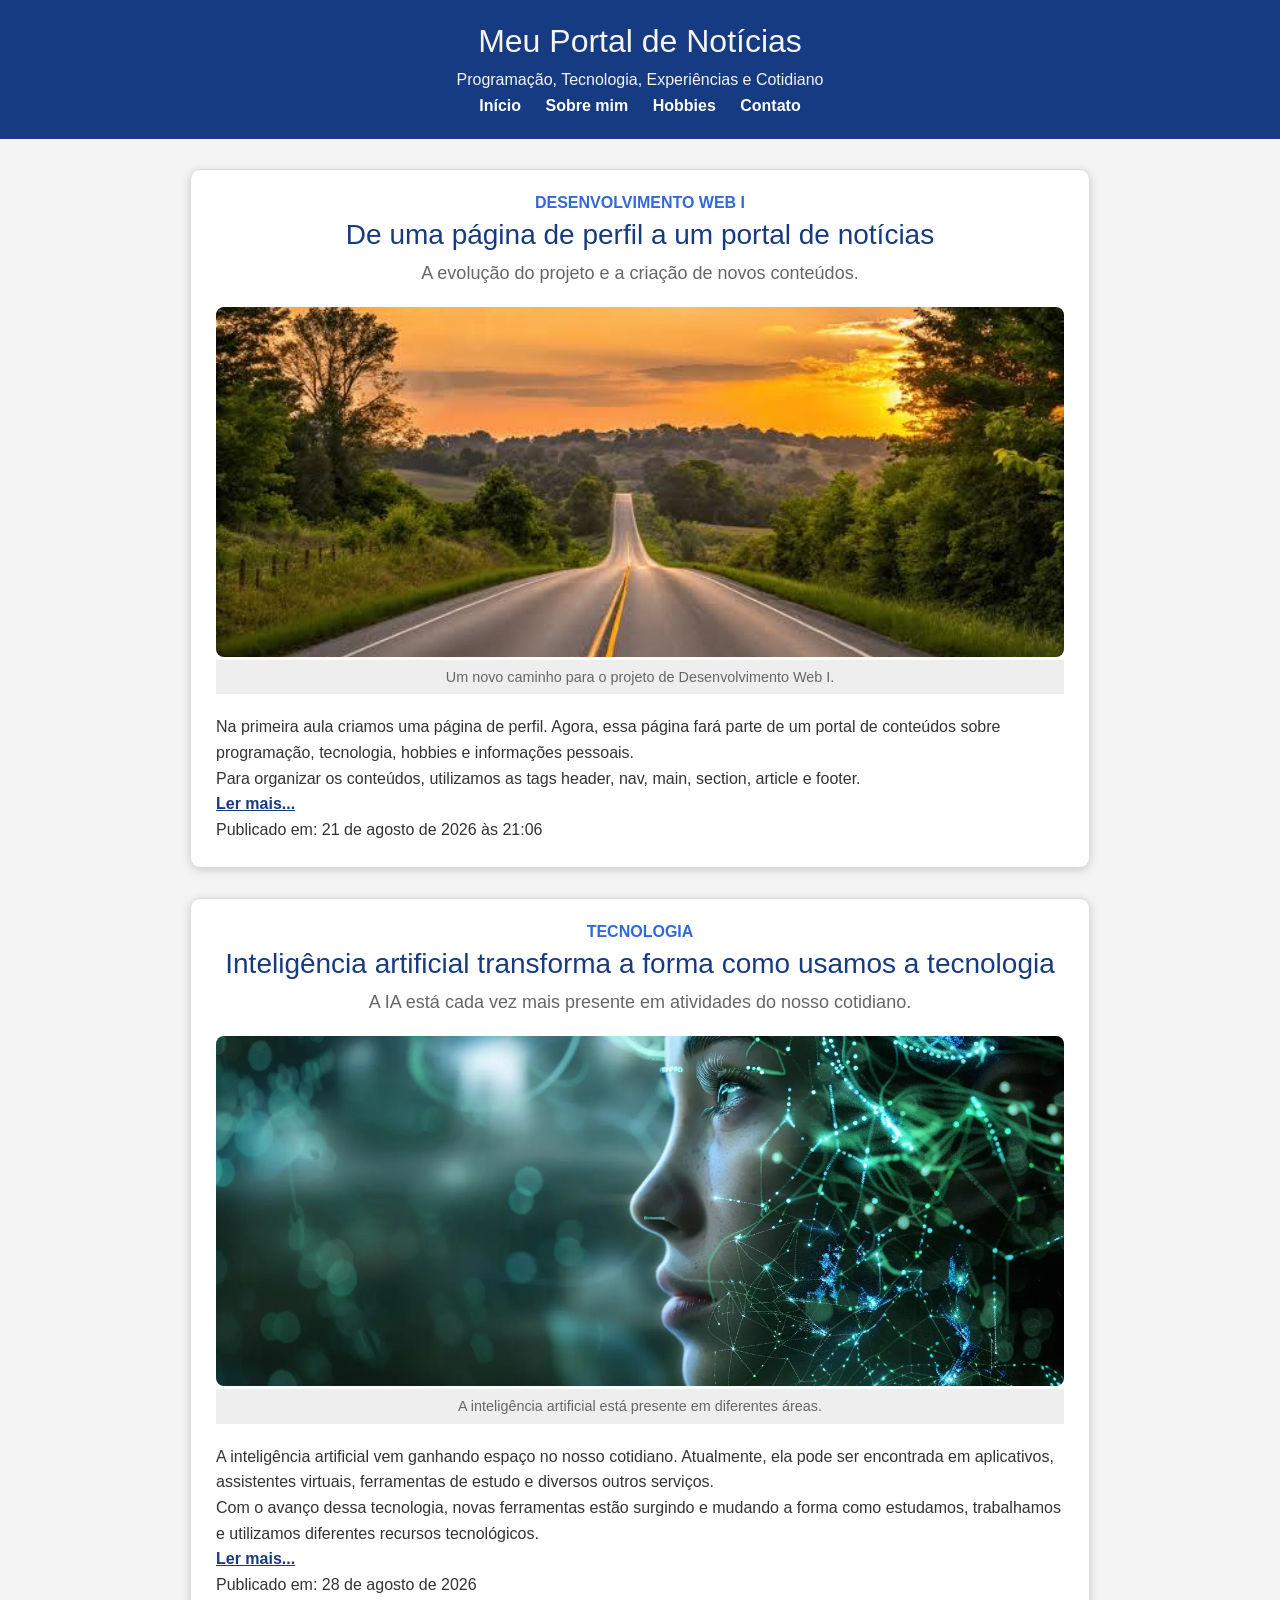
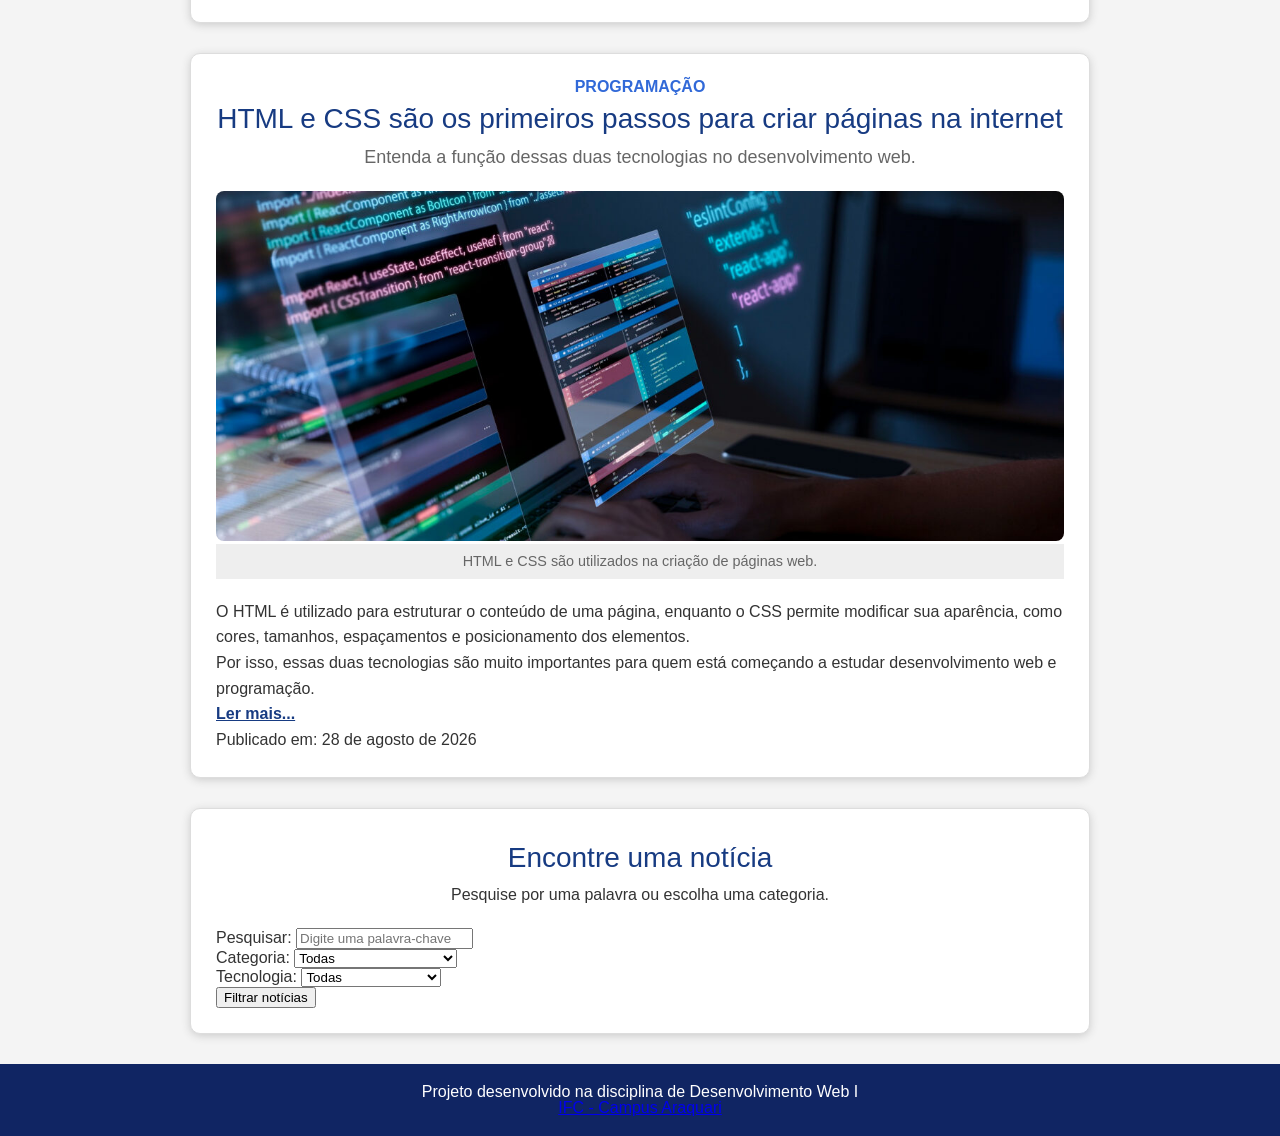
==== commit 93ea4533: "Ajustes finais no portal" ====
--- a/index.html
+++ b/index.html
@@ -7,9 +7,10 @@
     <meta name="viewport" content="width=device-width, initial-scale=1.0">
     <title>Meu Portal de Notícias</title>
 
-    <link rel="stylesheet" href="./css/reset.css">
-    <link rel="stylesheet" href="./css/style.css">
-    <link rel="stylesheet" href="./css/global.css">
+
+<link rel="stylesheet" href="./css/reset.css">
+<link rel="stylesheet" href="./css/style.css">
+<link rel="stylesheet" href="./css/global.css">
 
 </head>
 
@@ -19,267 +20,152 @@
     <h1>Meu Portal de Notícias</h1>
     <p>Programação, Tecnologia, Experiências e Cotidiano</p>
 
-    <nav>
-        <ul>
-            <li>
-                <a href="index.html" aria-current="page">Início</a>
-            </li>
-            <li>
-                <a href="hobbies.html">Hobbies</a>
-            </li>
-            <li>
-                <a href="perfil.html">Sobre mim</a>
-            </li>
-            <li>
-                <a href="contato.html">Contato</a>
-            </li>
-        </ul>
-    </nav>
+<nav>
+            <ul>
+                <li><a href="index.html">Início</a></li>
+                <li><a href="perfil.html">Sobre mim</a></li>
+                <li><a href="hobbies.html" aria-current="page">Hobbies</a></li>
+                <li><a href="contato.html">Contato</a></li>
+            </ul>
+        </nav>
+
 </header>
 
 <main>
 
-    <section class="filtro-noticias">
+<section>
+    <header>
+        <p class="categoria">Desenvolvimento Web I</p>
+        <h2>De uma página de perfil a um portal de notícias</h2>
+        <p class="subtitulo">A evolução do projeto e a criação de novos conteúdos.</p>
+    </header>
 
-        <header>
-            <h2>Filtrar notícias</h2>
-        </header>
+    <article>
+        <figure class="imagem-publicacao">
+            <img src="./img/estrada.jpeg" alt="Estrada representando um novo caminho para o projeto">
+            <figcaption>Um novo caminho para o projeto de Desenvolvimento Web I.</figcaption>
+        </figure>
 
-        <form action="#" method="get">
+        <p>Na primeira aula criamos uma página de perfil. Agora, essa página fará parte de um portal de conteúdos sobre programação, tecnologia, hobbies e informações pessoais.</p>
 
-            <div>
-                <label for="busca">Pesquisar:</label>
+        <p>Para organizar os conteúdos, utilizamos as tags <strong>header</strong>, <strong>nav</strong>, <strong>main</strong>, <strong>section</strong>, <strong>article</strong> e <strong>footer</strong>.</p>
 
-                <input
-                    type="search"
-                    id="busca"
-                    name="busca"
-                    placeholder="Digite uma palavra-chave">
-            </div>
+        <p><a href="./noticias/noticia.html">Ler mais...</a></p>
 
-            <div>
-                <label for="categoria">Categoria:</label>
+        <footer>
+            <p>Publicado em: <time datetime="2026-08-21T21:06">21 de agosto de 2026 às 21:06</time></p>
+        </footer>
+    </article>
+</section>
 
-                <select id="categoria" name="categoria">
-                    <option value="">Todas</option>
-                    <option value="desenvolvimento-web">Desenvolvimento Web I</option>
-                    <option value="tecnologia">Tecnologia</option>
-                    <option value="programacao">Programação</option>
-                </select>
-            </div>
+<section>
+    <header>
+        <p class="categoria">Tecnologia</p>
+        <h2>Inteligência artificial transforma a forma como usamos a tecnologia</h2>
+        <p class="subtitulo">A IA está cada vez mais presente em atividades do nosso cotidiano.</p>
+    </header>
 
-            <div>
-                <label for="tecnologia">Tecnologia:</label>
+    <article>
+        <figure class="imagem-publicacao">
+            <img src="./img/ia.jpeg" alt="Imagem representando inteligência artificial">
+            <figcaption>A inteligência artificial está presente em diferentes áreas.</figcaption>
+        </figure>
 
-                <select id="tecnologia" name="tecnologia">
-                    <option value="">Todas</option>
-                    <option value="html">HTML</option>
-                    <option value="css">CSS</option>
-                    <option value="ia">Inteligência Artificial</option>
-                    <option value="programacao">Programação</option>
-                </select>
-            </div>
+        <p>A inteligência artificial vem ganhando espaço no nosso cotidiano. Atualmente, ela pode ser encontrada em aplicativos, assistentes virtuais, ferramentas de estudo e diversos outros serviços.</p>
 
-            <button type="submit">Filtrar notícias</button>
+        <p>Com o avanço dessa tecnologia, novas ferramentas estão surgindo e mudando a forma como estudamos, trabalhamos e utilizamos diferentes recursos tecnológicos.</p>
 
-        </form>
+        <p><a href="./noticias/noticia-ia.html">Ler mais...</a></p>
 
-    </section>
+        <footer>
+            <p>Publicado em: <time datetime="2026-08-28">28 de agosto de 2026</time></p>
+        </footer>
+    </article>
+</section>
 
+<section>
+    <header>
+        <p class="categoria">Programação</p>
+        <h2>HTML e CSS são os primeiros passos para criar páginas na internet</h2>
+        <p class="subtitulo">Entenda a função dessas duas tecnologias no desenvolvimento web.</p>
+    </header>
 
-    <section>
+    <article>
+        <figure class="imagem-publicacao">
+            <img src="./img/programacao.jpeg" alt="Computador com código de programação">
+            <figcaption>HTML e CSS são utilizados na criação de páginas web.</figcaption>
+        </figure>
 
-        <header>
-            <p class="categoria">Desenvolvimento Web I</p>
+        <p>O HTML é utilizado para estruturar o conteúdo de uma página, enquanto o CSS permite modificar sua aparência, como cores, tamanhos, espaçamentos e posicionamento dos elementos.</p>
 
-            <h2>
-                De uma página de perfil a um portal de notícias
-            </h2>
+        <p>Por isso, essas duas tecnologias são muito importantes para quem está começando a estudar desenvolvimento web e programação.</p>
 
-            <p class="subtitulo">
-                A evolução do projeto e a criação de novos conteúdos.
-            </p>
-        </header>
+        <p><a href="./noticias/noticia-programacao.html">Ler mais...</a></p>
 
-        <article>
+        <footer>
+            <p>Publicado em: <time datetime="2026-08-28">28 de agosto de 2026</time></p>
+        </footer>
+    </article>
+</section>
 
-            <figure class="imagem-publicacao">
-                <img
-                    src="./img/estrada.jpeg"
-                    alt="Estrada representando um novo caminho para o projeto">
+<section class="filtro-noticias">
 
-                <figcaption>
-                    Um novo caminho para o projeto de Desenvolvimento Web I.
-                </figcaption>
-            </figure>
+    <header>
+        <h2>Encontre uma notícia</h2>
+        <p>Pesquise por uma palavra ou escolha uma categoria.</p>
+    </header>
 
-            <p>
-                Na primeira aula criamos uma página de perfil.
-                Agora, essa página fará parte de um portal de conteúdos
-                sobre programação, tecnologia, hobbies e informações pessoais.
-            </p>
+    <form action="#" method="get">
 
-            <p>
-                Para organizar os conteúdos, utilizamos as tags
-                <strong>header</strong>,
-                <strong>nav</strong>,
-                <strong>main</strong>,
-                <strong>section</strong>,
-                <strong>article</strong> e
-                <strong>footer</strong>.
-            </p>
+        <div>
+            <label for="busca">Pesquisar:</label>
+            <input
+                type="search"
+                id="busca"
+                name="busca"
+                placeholder="Digite uma palavra-chave">
+        </div>
 
-            <p>
-                <a href="./noticias/noticia.html">
-                    Ler mais...
-                </a>
-            </p>
+        <div>
+            <label for="categoria">Categoria:</label>
+            <select id="categoria" name="categoria">
+                <option value="">Todas</option>
+                <option value="desenvolvimento-web">Desenvolvimento Web I</option>
+                <option value="tecnologia">Tecnologia</option>
+                <option value="programacao">Programação</option>
+            </select>
+        </div>
 
-            <footer>
-                <p>
-                    Publicado em:
-                    <time datetime="2026-08-21T21:06">
-                        21 de agosto de 2026 às 21:06
-                    </time>
-                </p>
-            </footer>
+        <div>
+            <label for="tecnologia">Tecnologia:</label>
+            <select id="tecnologia" name="tecnologia">
+                <option value="">Todas</option>
+                <option value="html">HTML</option>
+                <option value="css">CSS</option>
+                <option value="ia">Inteligência Artificial</option>
+                <option value="programacao">Programação</option>
+            </select>
+        </div>
 
-        </article>
+        <button type="submit">Filtrar notícias</button>
 
-    </section>
+    </form>
 
-
-    <section>
-
-        <header>
-            <p class="categoria">Tecnologia</p>
-
-            <h2>
-                Inteligência artificial transforma a forma como usamos a tecnologia
-            </h2>
-
-            <p class="subtitulo">
-                A IA está cada vez mais presente em atividades do nosso cotidiano.
-            </p>
-        </header>
-
-        <article>
-
-            <figure class="imagem-publicacao">
-                <img
-                    src="./img/ia.jpeg"
-                    alt="Imagem representando inteligência artificial">
-
-                <figcaption>
-                    A inteligência artificial está presente em diferentes áreas.
-                </figcaption>
-            </figure>
-
-            <p>
-                A inteligência artificial vem ganhando espaço no nosso cotidiano.
-                Atualmente, ela pode ser encontrada em aplicativos, assistentes
-                virtuais, ferramentas de estudo e diversos outros serviços.
-            </p>
-
-            <p>
-                Com o avanço dessa tecnologia, novas ferramentas estão surgindo
-                e mudando a forma como estudamos, trabalhamos e utilizamos
-                diferentes recursos tecnológicos.
-            </p>
-
-            <p>
-                <a href="./noticias/noticia-ia.html">
-                    Ler mais...
-                </a>
-            </p>
-
-            <footer>
-                <p>
-                    Publicado em:
-                    <time datetime="2026-08-28">
-                        28 de agosto de 2026
-                    </time>
-                </p>
-            </footer>
-
-        </article>
-
-    </section>
-
-
-    <section>
-
-        <header>
-            <p class="categoria">Programação</p>
-
-            <h2>
-                HTML e CSS são os primeiros passos para criar páginas na internet
-            </h2>
-
-            <p class="subtitulo">
-                Entenda a função dessas duas tecnologias no desenvolvimento web.
-            </p>
-        </header>
-
-        <article>
-
-            <figure class="imagem-publicacao">
-                <img
-                    src="./img/programacao.jpeg"
-                    alt="Computador com código de programação">
-
-                <figcaption>
-                    HTML e CSS são utilizados na criação de páginas web.
-                </figcaption>
-            </figure>
-
-            <p>
-                O HTML é utilizado para estruturar o conteúdo de uma página,
-                enquanto o CSS permite modificar sua aparência, como cores,
-                tamanhos, espaçamentos e posicionamento dos elementos.
-            </p>
-
-            <p>
-                Por isso, essas duas tecnologias são muito importantes para
-                quem está começando a estudar desenvolvimento web e programação.
-            </p>
-
-            <p>
-                <a href="./noticias/noticia-programacao.html">
-                    Ler mais...
-                </a>
-            </p>
-
-            <footer>
-                <p>
-                    Publicado em:
-                    <time datetime="2026-08-28">
-                        28 de agosto de 2026
-                    </time>
-                </p>
-            </footer>
-
-        </article>
-
-    </section>
+</section>
 
 </main>
 
+<footer>
+    <p>Projeto desenvolvido na disciplina de Desenvolvimento Web I</p>
 
-<footer>
-    <p>
-        Projeto desenvolvido na disciplina de Desenvolvimento Web I
-    </p>
+<p>
+    <a href="https://araquari.ifc.edu.br/" target="_blank" rel="noopener noreferrer">
+        IFC - Campus Araquari
+    </a>
+</p>
 
-    <p>
-        <a
-            href="https://araquari.ifc.edu.br/"
-            target="_blank"
-            rel="noopener noreferrer">
-            IFC - Campus Araquari
-        </a>
-    </p>
 </footer>
 
 </body>
-</html>+
+</html>
--- a/css/style.css
+++ b/css/style.css
@@ -1,93 +1,94 @@
 main {
-    max-width: 900px;
-    margin: 30px auto;
-    padding: 0 20px;
+max-width: 900px;
+margin: 30px auto;
+padding: 0 20px;
 }
 
 main > section {
-    background-color: #fff;
-    border: 1px solid #ddd;
-    border-radius: 10px;
-    margin-bottom: 30px;
-    padding: 25px;
-    box-shadow: 0 2px 8px #ccc;
+background-color: #fff;
+border: 1px solid #ddd;
+border-radius: 10px;
+margin-bottom: 30px;
+padding: 25px;
+box-shadow: 0 2px 8px #ccc;
 }
 
 section > header {
-    margin-bottom: 25px;
-    text-align: center;
+margin-bottom: 25px;
+text-align: center;
 }
 
 section > header h2 {
-    color: #173b82;
-    margin-top: 10px;
-    margin-bottom: 15px;
-    font-size: 28px;
+color: #173b82;
+margin-top: 10px;
+margin-bottom: 15px;
+font-size: 28px;
 }
 
 .categoria {
-    color: #3169d8;
-    font-weight: bold;
-    text-transform: uppercase;
+color: #3169d8;
+font-weight: bold;
+text-transform: uppercase;
 }
 
 .subtitulo {
-    color: #666;
-    font-size: 18px;
+color: #666;
+font-size: 18px;
 }
 
 .imagem-publicacao {
-    margin: 0 0 20px 0;
+margin: 0 0 20px 0;
 }
 
 .imagem-publicacao img {
-    width: 100%;
-    height: 350px;
-    object-fit: cover;
-    border-radius: 8px;
+width: 100%;
+height: 350px;
+object-fit: cover;
+border-radius: 8px;
 }
 
 .imagem-publicacao figcaption {
-    background-color: #eee;
-    color: #666;
-    font-size: 0.9em;
-    padding: 10px;
-    text-align: center;
+background-color: #eee;
+color: #666;
+font-size: 0.9em;
+padding: 10px;
+text-align: center;
 }
 
 article p {
-    line-height: 1.6;
-    font-size: 16px;
+line-height: 1.6;
+font-size: 16px;
 }
 
 article a {
-    color: #173b82;
-    font-weight: bold;
+color: #173b82;
+font-weight: bold;
 }
 
 article a:hover {
-    text-decoration: underline;
+text-decoration: underline;
 }
 
 article a:focus-visible {
-    outline: 3px solid #3169d8;
-    outline-offset: 3px;
+outline: 3px solid #3169d8;
+outline-offset: 3px;
 }
 
 @media (max-width: 600px) {
-    main {
-        padding: 0 10px;
-    }
+main {
+padding: 0 10px;
+}
 
-    main > section {
-        padding: 18px;
-    }
+main > section {
+    padding: 18px;
+}
 
-    section > header h2 {
-        font-size: 1.6rem;
-    }
+section > header h2 {
+    font-size: 1.6rem;
+}
 
-    .imagem-publicacao img {
-        height: 250px;
-    }
-}+.imagem-publicacao img {
+    height: 250px;
+}
+
+}
